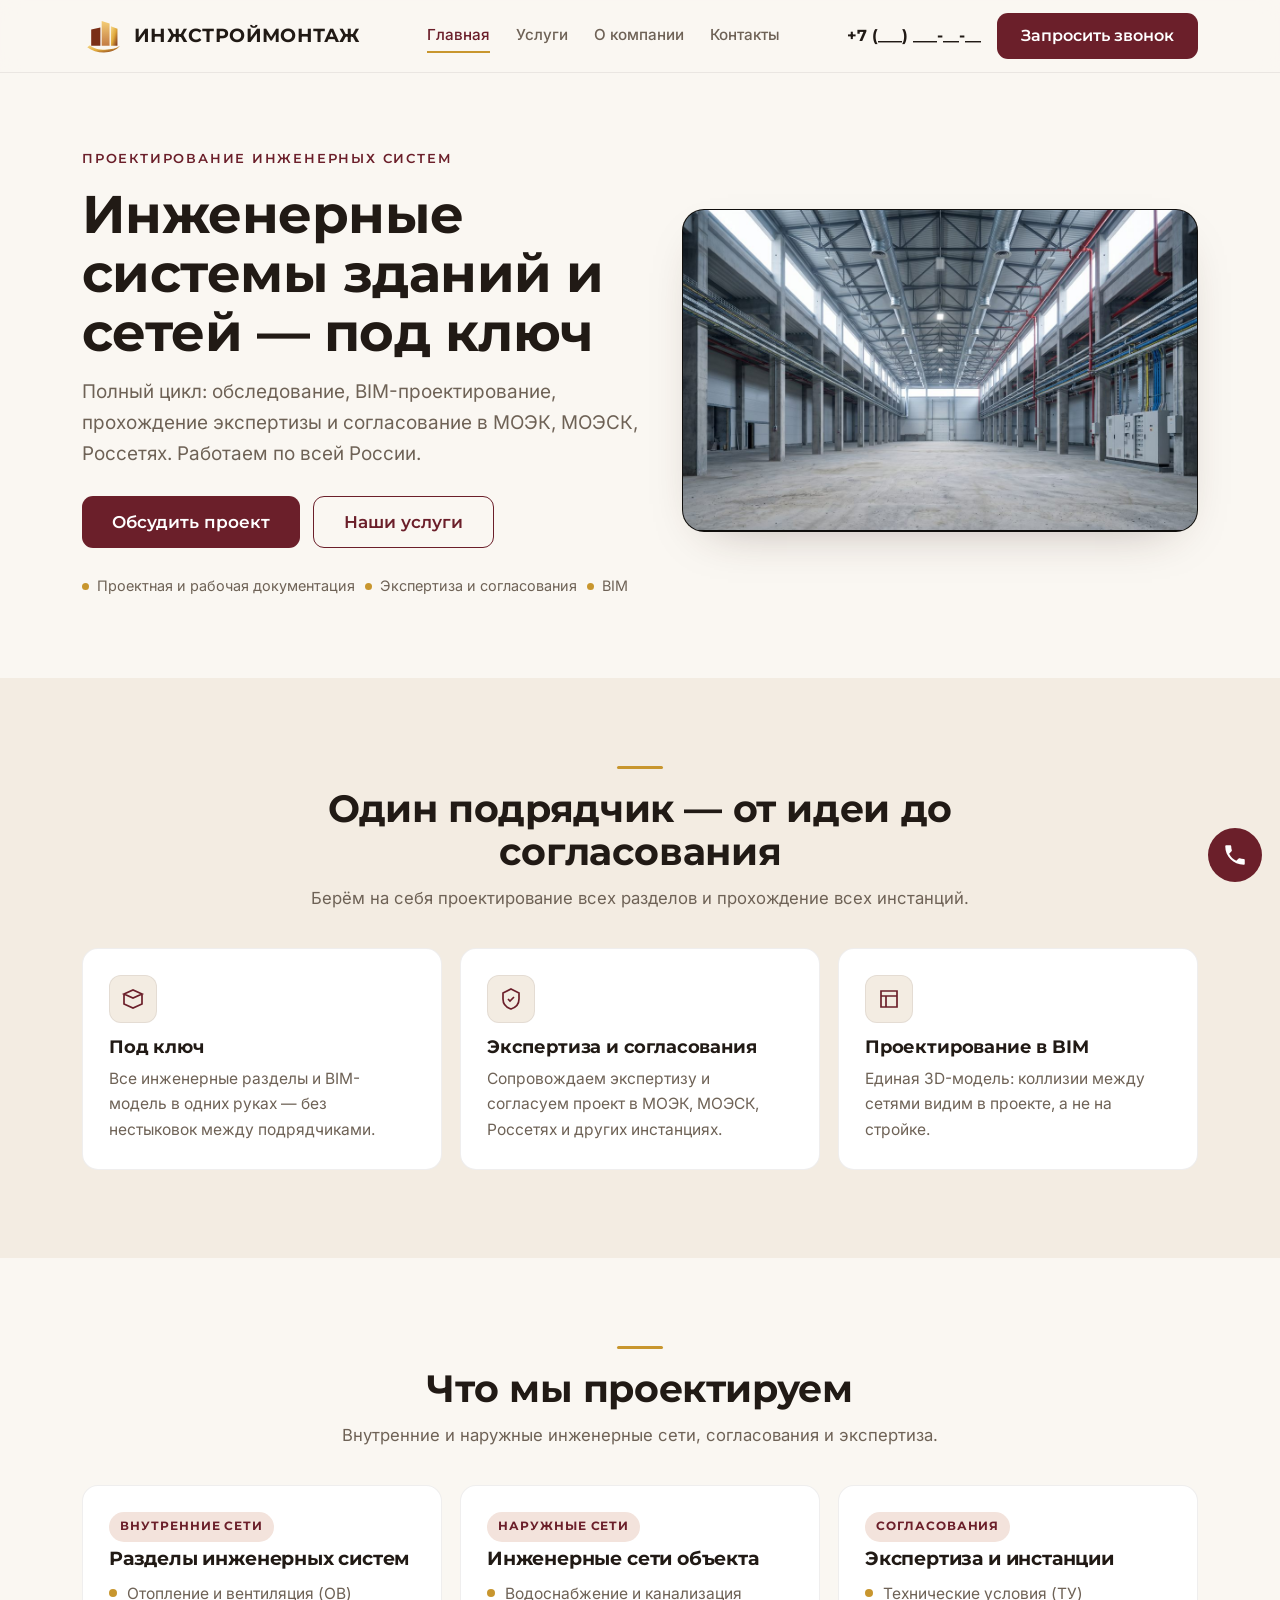
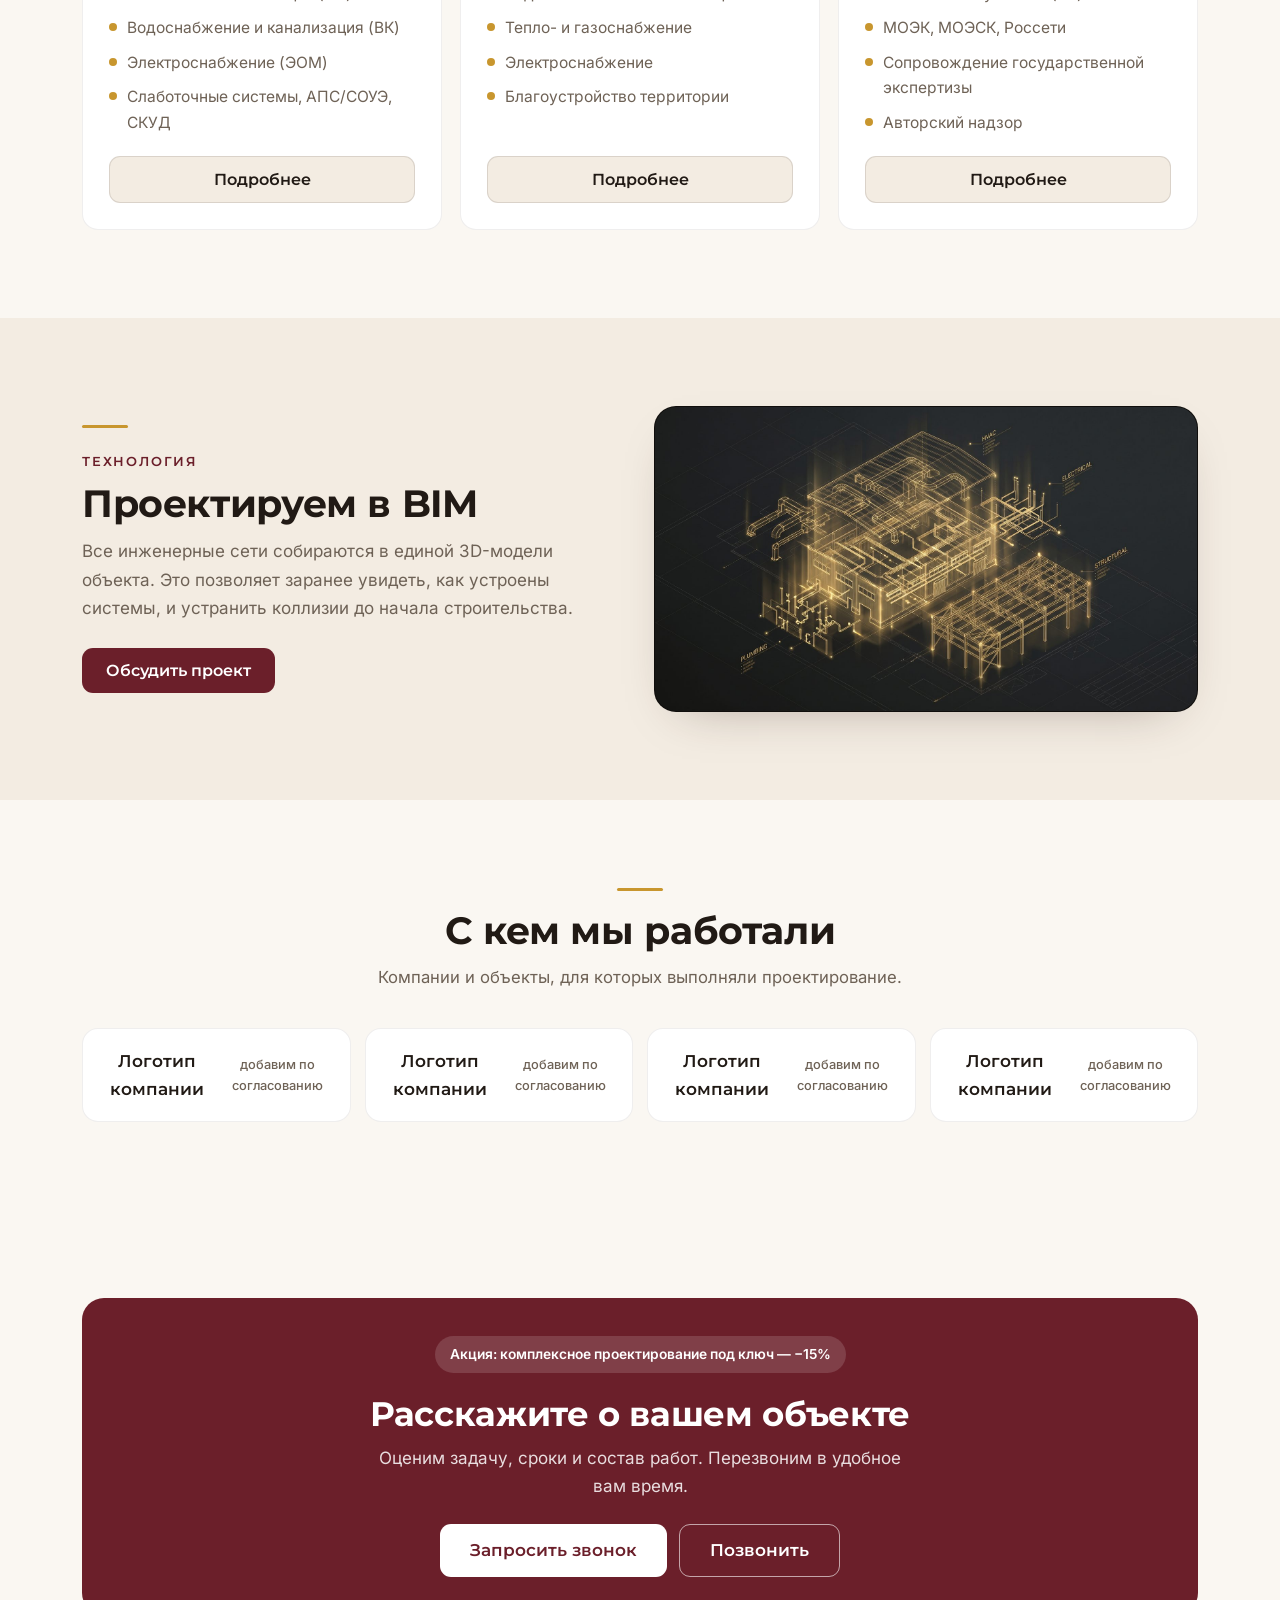
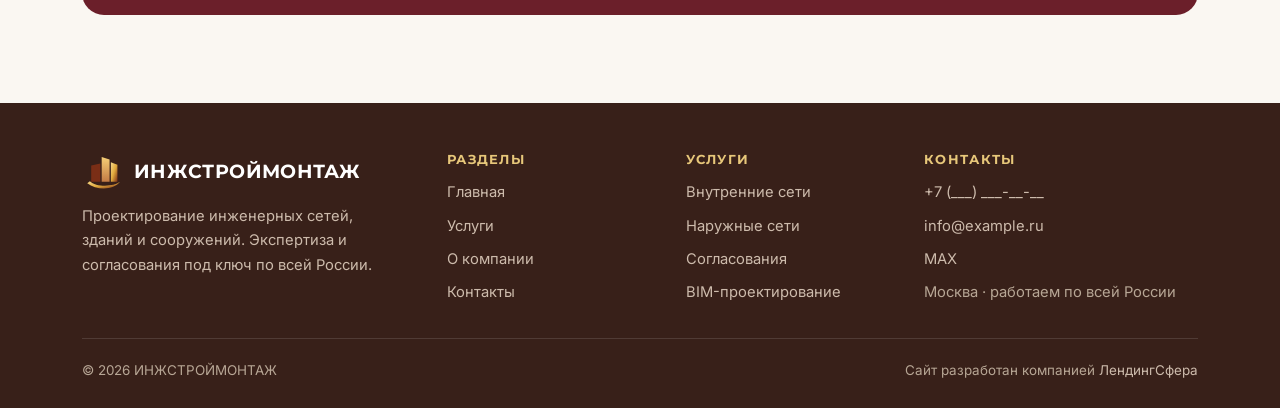
==== index.html @ b52e7246 "Редизайн по ОС клиента: светлая премиум-тема, бордо+золото, без ложных данных - светлая тема вместо " ====
<!DOCTYPE html>
<html lang="ru">
<head>
<meta charset="UTF-8">
<meta name="viewport" content="width=device-width, initial-scale=1">
<title>ИНЖСТРОЙМОНТАЖ — проектирование инженерных систем под ключ</title>
<meta name="description" content="Проектирование инженерных сетей и систем зданий и сооружений под ключ: BIM, прохождение экспертизы, согласование в МОЭК, МОЭСК, Россетях. Работаем по всей России.">
<meta name="theme-color" content="#FAF7F2">
<link rel="icon" href="assets/favicon.svg" type="image/svg+xml">
<meta property="og:type" content="website">
<meta property="og:title" content="ИНЖСТРОЙМОНТАЖ — инженерные системы под ключ">
<meta property="og:description" content="Проектирование, экспертиза и согласование инженерных систем. По всей России.">
<meta property="og:image" content="assets/hero-poster.jpg">
<link rel="preload" href="assets/fonts/montserrat-700-cyrillic.woff2" as="font" type="font/woff2" crossorigin>
<link rel="preload" href="assets/fonts/inter-400-cyrillic.woff2" as="font" type="font/woff2" crossorigin>
<link rel="stylesheet" href="assets/styles.css">
<script type="application/ld+json">
{"@context":"https://schema.org","@type":"Organization","name":"ИНЖСТРОЙМОНТАЖ","description":"Проектирование инженерных сетей и систем зданий и сооружений под ключ, прохождение экспертизы и согласований.","areaServed":"RU"}
</script>
<!-- Yandex.Metrika: вставьте ID счётчика. Цели: click_call, submit_lead, open_max -->
</head>
<body data-page="home">

<!-- HEADER -->
<header class="hdr" id="hdr">
  <div class="container hdr-in">
    <a href="index.html" class="brand" aria-label="ИНЖСТРОЙМОНТАЖ"><img class="brand-mark" src="assets/mark.svg" alt=""><span class="brand-name">ИНЖСТРОЙМОНТАЖ</span></a>
    <nav class="nav">
      <a href="index.html" class="active">Главная</a>
      <a href="uslugi.html">Услуги</a>
      <a href="kontakty.html#about">О компании</a>
      <a href="kontakty.html">Контакты</a>
    </nav>
    <div class="hdr-cta">
      <a class="hdr-phone" href="tel:+70000000000" data-goal="click_call">+7 (___) ___-__-__</a>
      <button class="btn btn-primary hdr-call" data-open="callback">Запросить звонок</button>
      <button class="burger" id="burger" aria-label="Меню"><span></span><span></span><span></span></button>
    </div>
  </div>
</header>
<nav class="mobile-nav" id="mobileNav">
  <a href="index.html">Главная</a>
  <a href="uslugi.html">Услуги</a>
  <a href="kontakty.html#about">О компании</a>
  <a href="kontakty.html">Контакты</a>
  <a href="tel:+70000000000" data-goal="click_call">Позвонить</a>
  <button class="btn btn-primary btn-block" data-open="callback" style="margin-top:18px">Запросить звонок</button>
</nav>

<!-- HERO -->
<section class="hero">
  <div class="container hero-grid">
    <div class="hero-copy">
      <span class="eyebrow reveal">Проектирование инженерных систем</span>
      <h1 class="reveal">Инженерные системы зданий и сетей — под ключ</h1>
      <p class="sub reveal">Полный цикл: обследование, BIM-проектирование, прохождение экспертизы и согласование в МОЭК, МОЭСК, Россетях. Работаем по всей России.</p>
      <div class="hero-cta reveal">
        <button class="btn btn-primary btn-lg" data-open="callback">Обсудить проект</button>
        <a href="uslugi.html" class="btn btn-outline btn-lg">Наши услуги</a>
      </div>
      <div class="hero-tags reveal">
        <span>Проектная и рабочая документация</span>
        <span>Экспертиза и согласования</span>
        <span>BIM</span>
      </div>
    </div>
    <div class="hero-media reveal">
      <video autoplay muted loop playsinline poster="assets/hero-poster.jpg">
        <source src="assets/hero-loop.mp4" type="video/mp4">
      </video>
    </div>
  </div>
</section>

<!-- VALUE -->
<section class="sec tint">
  <div class="container">
    <div class="sec-head center reveal">
      <div class="rule"></div>
      <h2>Один подрядчик — от идеи до согласования</h2>
      <p class="muted">Берём на себя проектирование всех разделов и прохождение всех инстанций.</p>
    </div>
    <div class="cards">
      <div class="card reveal"><div class="ic"><svg viewBox="0 0 24 24"><path d="M3 7l9-4 9 4-9 4-9-4zM3 7v10l9 4 9-4V7"/></svg></div><h3>Под ключ</h3><p>Все инженерные разделы и BIM-модель в одних руках — без нестыковок между подрядчиками.</p></div>
      <div class="card reveal"><div class="ic"><svg viewBox="0 0 24 24"><path d="M12 2l8 4v6c0 5-3.5 8.5-8 10-4.5-1.5-8-5-8-10V6l8-4z"/><path d="M9 12l2 2 4-4"/></svg></div><h3>Экспертиза и согласования</h3><p>Сопровождаем экспертизу и согласуем проект в МОЭК, МОЭСК, Россетях и других инстанциях.</p></div>
      <div class="card reveal"><div class="ic"><svg viewBox="0 0 24 24"><path d="M4 4h16v16H4zM4 9h16M9 9v11"/></svg></div><h3>Проектирование в BIM</h3><p>Единая 3D-модель: коллизии между сетями видим в проекте, а не на стройке.</p></div>
    </div>
  </div>
</section>

<!-- SERVICES TEASER -->
<section class="sec">
  <div class="container">
    <div class="sec-head center reveal">
      <div class="rule"></div>
      <h2>Что мы проектируем</h2>
      <p class="muted">Внутренние и наружные инженерные сети, согласования и экспертиза.</p>
    </div>
    <div class="svc">
      <div class="svc-card reveal">
        <span class="tag">Внутренние сети</span>
        <h3>Разделы инженерных систем</h3>
        <ul class="svc-list"><li>Отопление и вентиляция (ОВ)</li><li>Водоснабжение и канализация (ВК)</li><li>Электроснабжение (ЭОМ)</li><li>Слаботочные системы, АПС/СОУЭ, СКУД</li></ul>
        <a href="uslugi.html" class="btn btn-ghost btn-block">Подробнее</a>
      </div>
      <div class="svc-card reveal">
        <span class="tag">Наружные сети</span>
        <h3>Инженерные сети объекта</h3>
        <ul class="svc-list"><li>Водоснабжение и канализация</li><li>Тепло- и газоснабжение</li><li>Электроснабжение</li><li>Благоустройство территории</li></ul>
        <a href="uslugi.html" class="btn btn-ghost btn-block">Подробнее</a>
      </div>
      <div class="svc-card reveal">
        <span class="tag">Согласования</span>
        <h3>Экспертиза и инстанции</h3>
        <ul class="svc-list"><li>Технические условия (ТУ)</li><li>МОЭК, МОЭСК, Россети</li><li>Сопровождение государственной экспертизы</li><li>Авторский надзор</li></ul>
        <a href="uslugi.html" class="btn btn-ghost btn-block">Подробнее</a>
      </div>
    </div>
  </div>
</section>

<!-- BIM MEDIA -->
<section class="sec tint">
  <div class="container media-block">
    <div class="reveal">
      <div class="rule"></div>
      <span class="eyebrow">Технология</span>
      <h2>Проектируем в BIM</h2>
      <p class="muted" style="margin-top:12px">Все инженерные сети собираются в единой 3D-модели объекта. Это позволяет заранее увидеть, как устроены системы, и устранить коллизии до начала строительства.</p>
      <div class="hero-cta"><button class="btn btn-primary" data-open="callback">Обсудить проект</button></div>
    </div>
    <div class="media-card reveal">
      <video autoplay muted loop playsinline poster="assets/bim-start.jpg">
        <source src="assets/bim-transform.mp4" type="video/mp4">
      </video>
    </div>
  </div>
</section>

<!-- CLIENTS -->
<section class="sec">
  <div class="container">
    <div class="sec-head center reveal">
      <div class="rule"></div>
      <h2>С кем мы работали</h2>
      <p class="muted">Компании и объекты, для которых выполняли проектирование.</p>
    </div>
    <div class="clients">
      <div class="client reveal">Логотип компании<small>добавим по согласованию</small></div>
      <div class="client reveal">Логотип компании<small>добавим по согласованию</small></div>
      <div class="client reveal">Логотип компании<small>добавим по согласованию</small></div>
      <div class="client reveal">Логотип компании<small>добавим по согласованию</small></div>
    </div>
  </div>
</section>

<!-- CTA STRIP -->
<section class="sec">
  <div class="container reveal">
    <div class="cta-strip">
      <span class="deal">Акция: комплексное проектирование под ключ — −15%</span>
      <h2>Расскажите о вашем объекте</h2>
      <p>Оценим задачу, сроки и состав работ. Перезвоним в удобное вам время.</p>
      <div class="cta-actions">
        <button class="btn btn-primary btn-lg" data-open="callback">Запросить звонок</button>
        <a href="tel:+70000000000" class="btn btn-outline btn-lg" data-goal="click_call">Позвонить</a>
      </div>
    </div>
  </div>
</section>

<!-- FOOTER -->
<footer class="ftr">
  <div class="container">
    <div class="ftr-grid">
      <div>
        <div class="brand" style="margin-bottom:13px"><img class="brand-mark" src="assets/mark.svg" alt=""><span class="brand-name">ИНЖСТРОЙМОНТАЖ</span></div>
        <p style="max-width:300px;color:#CDBBAC">Проектирование инженерных сетей, зданий и сооружений. Экспертиза и согласования под ключ по всей России.</p>
      </div>
      <div><h4>Разделы</h4><ul>
        <li><a href="index.html">Главная</a></li>
        <li><a href="uslugi.html">Услуги</a></li>
        <li><a href="kontakty.html#about">О компании</a></li>
        <li><a href="kontakty.html">Контакты</a></li>
      </ul></div>
      <div><h4>Услуги</h4><ul>
        <li><a href="uslugi.html">Внутренние сети</a></li>
        <li><a href="uslugi.html">Наружные сети</a></li>
        <li><a href="uslugi.html">Согласования</a></li>
        <li><a href="uslugi.html">BIM-проектирование</a></li>
      </ul></div>
      <div><h4>Контакты</h4><ul>
        <li><a href="tel:+70000000000" data-goal="click_call">+7 (___) ___-__-__</a></li>
        <li><a href="mailto:info@example.ru">info@example.ru</a></li>
        <li><a href="https://max.ru/" target="_blank" rel="noopener" data-goal="open_max">MAX</a></li>
        <li style="color:#B7A695">Москва · работаем по всей России</li>
      </ul></div>
    </div>
    <div class="ftr-bottom">
      <span>© <span id="year"></span> ИНЖСТРОЙМОНТАЖ</span>
      <span>Сайт разработан компанией <a href="http://lendingsfera.ru" target="_blank" rel="noopener">ЛендингСфера</a></span>
    </div>
  </div>
</footer>

<!-- CALLBACK MODAL -->
<div class="modal-back" id="callbackModal">
  <div class="modal">
    <button class="close" data-close aria-label="Закрыть">×</button>
    <div id="callbackForm">
      <h3>Запросить звонок</h3>
      <p class="muted">Перезвоним в удобное вам время.</p>
      <div class="field-label">Имя</div>
      <input class="field" type="text" id="cbName" placeholder="Ваше имя">
      <div class="field-label">Телефон</div>
      <input class="field" type="tel" id="cbPhone" placeholder="+7 ___ ___-__-__">
      <div class="field-label">Удобная дата</div>
      <input class="field" type="date" id="cbDate">
      <div class="field-label">Удобное время</div>
      <div class="time-grid" id="timeGrid">
        <button type="button" class="time-opt" data-time="9:00–12:00">9:00–12:00</button>
        <button type="button" class="time-opt" data-time="12:00–15:00">12:00–15:00</button>
        <button type="button" class="time-opt" data-time="15:00–18:00">15:00–18:00</button>
        <button type="button" class="time-opt" data-time="18:00–21:00">18:00–21:00</button>
      </div>
      <button class="btn btn-primary btn-lg btn-block" id="cbSubmit" style="margin-top:18px" data-goal="submit_lead">Жду звонка</button>
      <p class="form-note">Нажимая кнопку, вы соглашаетесь с политикой обработки персональных данных.</p>
    </div>
  </div>
</div>

<!-- FLOATING CALL -->
<button class="fab" data-open="callback" aria-label="Запросить звонок">
  <svg viewBox="0 0 24 24"><path d="M6.6 10.8c1.4 2.8 3.8 5.2 6.6 6.6l2.2-2.2c.3-.3.7-.4 1-.2 1.1.4 2.3.6 3.6.6.6 0 1 .4 1 1V20c0 .6-.4 1-1 1-9.4 0-17-7.6-17-17 0-.6.4-1 1-1h3.5c.6 0 1 .4 1 1 0 1.3.2 2.5.6 3.6.1.4 0 .8-.3 1l-2.2 2.2z"/></svg>
</button>

<script src="assets/script.js"></script>
</body>
</html>
---- assets/styles.css ----
@import url('fonts.css');

/* ============ TOKENS (светлая тема, бордо + золото) ============ */
:root{
  --bg:#FAF7F2;            /* тёплый белый фон */
  --surface:#FFFFFF;       /* карточки */
  --surface-2:#F3ECE2;     /* кремовый блок */
  --ink:#211A15;           /* основной текст */
  --muted:#6E6256;         /* второстепенный текст */
  --bordo:#6B1F2A;         /* фирменный бордовый (акцент) */
  --bordo-d:#511620;       /* тёмный бордовый (ховер) */
  --brown:#382019;         /* тёмно-коричневый из брендбука */
  --gold:#C8962E;          /* золото — только мелкие акценты */
  --gold-soft:#E7C77A;     /* мягкое золото для линий */
  --line:rgba(33,26,21,.12);
  --line-2:rgba(33,26,21,.07);
  --shadow:0 18px 50px -28px rgba(56,32,25,.4);
  --shadow-sm:0 8px 24px -16px rgba(56,32,25,.35);
  --r:16px; --r-lg:22px;
  --maxw:1160px;
  --head:'Montserrat',system-ui,Segoe UI,Arial,sans-serif;
  --body:'Inter',system-ui,Segoe UI,Arial,sans-serif;
}

/* ============ BASE ============ */
*{box-sizing:border-box}
html{scroll-behavior:smooth;-webkit-text-size-adjust:100%}
body{margin:0;font-family:var(--body);color:var(--ink);background:var(--bg);
  line-height:1.65;font-size:16px;-webkit-font-smoothing:antialiased;overflow-x:hidden}
img{max-width:100%;display:block}
a{color:inherit;text-decoration:none}
button{font-family:inherit;cursor:pointer;border:0;background:none;color:inherit}
h1,h2,h3,h4{font-family:var(--head);font-weight:700;line-height:1.12;margin:0;letter-spacing:-.01em;color:var(--ink)}
h1{font-weight:700}
p{margin:0}
.container{width:100%;max-width:var(--maxw);margin:0 auto;padding:0 22px}
section{position:relative}
.eyebrow{font-family:var(--head);font-weight:600;font-size:.8rem;letter-spacing:.14em;text-transform:uppercase;color:var(--bordo)}
.muted{color:var(--muted)}
.accent{color:var(--bordo)}

/* тонкая золотая черта-акцент */
.rule{width:46px;height:3px;background:var(--gold);border-radius:2px;margin:0 0 18px}
.center .rule{margin-left:auto;margin-right:auto}

/* ============ BUTTONS ============ */
.btn{display:inline-flex;align-items:center;justify-content:center;gap:.5em;
  font-family:var(--head);font-weight:600;font-size:.98rem;line-height:1;
  padding:15px 24px;border-radius:11px;transition:background .2s,color .2s,border-color .2s,transform .15s;
  text-align:center;white-space:nowrap}
.btn:active{transform:translateY(1px)}
.btn-primary{background:var(--bordo);color:#fff}
.btn-primary:hover{background:var(--bordo-d)}
.btn-outline{background:transparent;color:var(--bordo);border:1.5px solid var(--bordo)}
.btn-outline:hover{background:var(--bordo);color:#fff}
.btn-ghost{background:var(--surface-2);color:var(--ink);border:1px solid var(--line)}
.btn-ghost:hover{border-color:var(--bordo);color:var(--bordo)}
.btn-lg{padding:17px 30px;font-size:1.04rem}
.btn-block{display:flex;width:100%}

/* ============ HEADER ============ */
.hdr{position:sticky;top:0;z-index:60;background:rgba(250,247,242,.9);backdrop-filter:blur(10px);
  border-bottom:1px solid var(--line-2);transition:box-shadow .3s}
.hdr.scrolled{box-shadow:var(--shadow-sm)}
.hdr-in{display:flex;align-items:center;justify-content:space-between;gap:16px;flex-wrap:nowrap;padding-top:13px;padding-bottom:13px}
.brand{display:inline-flex;align-items:center;gap:10px;line-height:1}
.brand-mark{height:38px;width:auto;flex:none}
.brand-name{font-family:var(--head);font-weight:700;font-size:1.16rem;letter-spacing:.02em;color:var(--ink);white-space:nowrap}
@media(max-width:380px){.brand-name{font-size:.98rem}.brand-mark{height:32px}}
.nav{display:none;gap:26px;font-weight:500;font-size:.95rem;flex:none}
.nav a{color:var(--muted);transition:color .2s;white-space:nowrap;padding:4px 0;border-bottom:2px solid transparent}
.nav a:hover,.nav a.active{color:var(--bordo);border-color:var(--gold)}
.hdr-cta{display:flex;align-items:center;gap:16px}
.hdr-phone{display:none;font-family:var(--head);font-weight:700;font-size:1.02rem;color:var(--ink);white-space:nowrap}
.hdr-phone:hover{color:var(--bordo)}
.hdr-call{display:none}
.burger{display:flex;flex-direction:column;gap:5px;padding:8px;z-index:70}
.burger span{width:26px;height:2px;background:var(--ink);transition:.25s;border-radius:2px}
.burger.open span:nth-child(1){transform:translateY(7px) rotate(45deg)}
.burger.open span:nth-child(2){opacity:0}
.burger.open span:nth-child(3){transform:translateY(-7px) rotate(-45deg)}
.mobile-nav{position:fixed;inset:0;z-index:65;background:var(--bg);
  display:flex;flex-direction:column;justify-content:center;gap:6px;padding:32px;
  transform:translateX(100%);transition:transform .35s ease;visibility:hidden}
.mobile-nav.open{transform:translateX(0);visibility:visible}
.mobile-nav a{font-family:var(--head);font-weight:700;font-size:1.4rem;color:var(--ink);padding:13px 0;border-bottom:1px solid var(--line-2)}
.mobile-nav a:hover{color:var(--bordo)}

/* ============ HERO ============ */
.hero{padding:54px 0 64px}
.hero-grid{display:grid;gap:30px;align-items:center}
.hero h1{font-size:clamp(2rem,5.4vw,3.3rem);margin:14px 0}
.hero .sub{font-size:clamp(1.02rem,2.2vw,1.18rem);color:var(--muted);max-width:560px}
.hero-cta{display:flex;flex-wrap:wrap;gap:13px;margin-top:26px}
.hero-tags{display:flex;flex-wrap:wrap;gap:10px;margin-top:26px;font-size:.9rem;color:var(--muted)}
.hero-tags span{display:inline-flex;align-items:center;gap:8px}
.hero-tags span::before{content:"";width:7px;height:7px;border-radius:50%;background:var(--gold)}
.hero-media{position:relative;border-radius:var(--r-lg);overflow:hidden;box-shadow:var(--shadow);
  border:1px solid var(--line);aspect-ratio:16/10;background:#0e0d0b}
.hero-media video{width:100%;height:100%;object-fit:cover;display:block}

/* ============ SECTION SHELL ============ */
.sec{padding:64px 0}
.sec-head{max-width:680px;margin-bottom:36px}
.sec-head.center{margin-inline:auto;text-align:center}
.sec h2{font-size:clamp(1.6rem,4vw,2.4rem);margin:8px 0}
.sec-head p{color:var(--muted);margin-top:12px;font-size:1.04rem}
.sec.tint{background:var(--surface-2)}
.sec.dark{background:var(--brown);color:#F4ECE2}
.sec.dark h2{color:#fff}
.sec.dark .muted{color:#D8C9BC}
.sec.dark .eyebrow{color:var(--gold-soft)}

/* ============ VALUE CARDS ============ */
.cards{display:grid;gap:18px}
.card{padding:26px;border-radius:var(--r);background:var(--surface);border:1px solid var(--line-2);
  transition:transform .2s,box-shadow .2s}
.card:hover{transform:translateY(-3px);box-shadow:var(--shadow-sm)}
.card h3{font-size:1.14rem;margin:14px 0 8px;font-weight:700}
.card p{color:var(--muted);font-size:.97rem}
.ic{width:48px;height:48px;border-radius:12px;display:grid;place-items:center;background:var(--surface-2);border:1px solid var(--line-2)}
.ic svg{width:24px;height:24px;stroke:var(--bordo);fill:none;stroke-width:1.7}

/* ============ SERVICES LIST ============ */
.svc{display:grid;gap:18px}
.svc-card{padding:26px;border-radius:var(--r);background:var(--surface);border:1px solid var(--line-2);display:flex;flex-direction:column}
.svc-card h3{font-size:1.18rem;margin-bottom:12px;font-weight:700}
.svc-list{list-style:none;padding:0;margin:0 0 20px;display:grid;gap:9px;color:var(--muted);font-size:.97rem}
.svc-list li{display:flex;gap:10px;align-items:flex-start}
.svc-list li::before{content:"";flex:none;width:8px;height:8px;margin-top:8px;border-radius:50%;background:var(--gold)}
.svc-card .btn{margin-top:auto}
.tag{display:inline-block;font-family:var(--head);font-size:.74rem;font-weight:700;letter-spacing:.08em;
  text-transform:uppercase;color:var(--bordo);background:#F3E3DC;padding:5px 11px;border-radius:999px;margin-bottom:6px;align-self:flex-start}

/* ============ PROCESS ============ */
.steps{display:grid;gap:14px;counter-reset:s}
.step{display:grid;grid-template-columns:auto 1fr;gap:18px;padding:22px 24px;border-radius:var(--r);
  background:var(--surface);border:1px solid var(--line-2)}
.step .n{counter-increment:s;font-family:var(--head);font-weight:700;font-size:1.05rem;
  width:42px;height:42px;border-radius:11px;display:grid;place-items:center;background:var(--bordo);color:#fff}
.step .n::before{content:counter(s,decimal-leading-zero)}
.step h3{font-size:1.06rem;margin-bottom:5px;font-weight:700}
.step p{color:var(--muted);font-size:.95rem}

/* ============ BIM / MEDIA BLOCK ============ */
.media-block{display:grid;gap:28px;align-items:center}
.media-card{border-radius:var(--r-lg);overflow:hidden;box-shadow:var(--shadow);border:1px solid var(--line);aspect-ratio:16/9;background:#0e0d0b}
.media-card video,.media-card img{width:100%;height:100%;object-fit:cover}

/* ============ CLIENTS ============ */
.clients{display:grid;grid-template-columns:repeat(2,1fr);gap:14px}
.client{display:flex;align-items:center;justify-content:center;gap:10px;min-height:88px;padding:18px;border-radius:var(--r);
  background:var(--surface);border:1px solid var(--line-2);text-align:center;font-family:var(--head);font-weight:600;color:var(--ink)}
.client small{display:block;color:var(--muted);font-weight:500;font-size:.8rem;font-family:var(--body)}

/* ============ FAQ ============ */
.faq{max-width:820px;margin:0 auto;display:grid;gap:12px}
.qa{border-radius:var(--r);background:var(--surface);border:1px solid var(--line-2);overflow:hidden}
.qa summary{list-style:none;cursor:pointer;padding:20px 22px;display:flex;justify-content:space-between;gap:16px;
  font-family:var(--head);font-weight:600;font-size:1.04rem}
.qa summary::-webkit-details-marker{display:none}
.qa summary .pl{flex:none;width:24px;height:24px;transition:transform .25s;color:var(--bordo)}
.qa[open] summary .pl{transform:rotate(45deg)}
.qa .ans{padding:0 22px 20px;color:var(--muted)}

/* ============ CONTACTS ============ */
.contact-grid{display:grid;gap:24px}
.contact-info{display:grid;gap:14px}
.contact-row{display:flex;gap:14px;align-items:flex-start;padding:16px 18px;border-radius:var(--r);background:var(--surface);border:1px solid var(--line-2)}
.contact-row .ic{flex:none;width:42px;height:42px}
.contact-row b{font-family:var(--head);font-size:1.02rem;display:block}
.contact-row span{color:var(--muted);font-size:.92rem}
.contact-row a{color:var(--ink)}
.contact-row a:hover{color:var(--bordo)}
.form{background:var(--surface);border:1px solid var(--line-2);border-radius:var(--r-lg);padding:26px;box-shadow:var(--shadow-sm)}
.form h3{font-size:1.25rem;margin-bottom:6px}
.field{width:100%;max-width:100%;min-width:0;box-sizing:border-box;padding:14px 15px;border-radius:11px;background:var(--bg);
  border:1px solid var(--line);color:var(--ink);font-size:1rem;font-family:var(--body);margin-bottom:11px;-webkit-appearance:none;appearance:none}
.field:focus{outline:none;border-color:var(--bordo)}
input[type="date"].field{min-height:50px}
.form-note{font-size:.78rem;color:var(--muted);margin-top:10px;text-align:center}

/* ============ CTA STRIP ============ */
.cta-strip{background:var(--bordo);color:#fff;border-radius:var(--r-lg);padding:38px 30px;text-align:center}
.cta-strip h2{color:#fff;font-size:clamp(1.5rem,3.6vw,2.1rem)}
.cta-strip p{color:rgba(255,255,255,.85);margin:12px auto 0;max-width:540px}
.cta-strip .btn-primary{background:#fff;color:var(--bordo)}
.cta-strip .btn-primary:hover{background:var(--gold-soft);color:var(--bordo-d)}
.cta-strip .btn-outline{color:#fff;border-color:rgba(255,255,255,.6)}
.cta-strip .btn-outline:hover{background:#fff;color:var(--bordo)}
.cta-actions{display:flex;flex-wrap:wrap;gap:12px;justify-content:center;margin-top:24px}
.deal{display:inline-block;margin-bottom:14px;padding:7px 15px;border-radius:999px;background:rgba(255,255,255,.14);
  font-weight:600;font-size:.86rem;color:#fff}

/* ============ FOOTER ============ */
.ftr{background:var(--brown);color:#E7DACD;padding:50px 0 26px;font-size:.92rem}
.ftr-grid{display:grid;gap:28px;grid-template-columns:1fr}
.ftr .brand-name{color:#fff}
.ftr a{color:#CDBBac;color:#CDBBAC}
.ftr a:hover{color:var(--gold-soft)}
.ftr h4{font-size:.8rem;letter-spacing:.1em;text-transform:uppercase;color:var(--gold-soft);margin-bottom:13px}
.ftr ul{list-style:none;padding:0;margin:0;display:grid;gap:9px}
.ftr-bottom{margin-top:34px;padding-top:20px;border-top:1px solid rgba(255,255,255,.12);color:#B7A695;
  display:flex;flex-wrap:wrap;gap:10px;justify-content:space-between;font-size:.84rem}

/* ============ MODAL ============ */
.modal-back{position:fixed;inset:0;z-index:90;background:rgba(33,26,21,.55);backdrop-filter:blur(3px);
  display:none;align-items:center;justify-content:center;padding:20px}
.modal-back.open{display:flex}
.modal{width:100%;max-width:460px;background:var(--surface);border-radius:var(--r-lg);
  padding:28px;position:relative;box-shadow:var(--shadow);max-height:92vh;overflow:auto;overflow-x:hidden}
.modal h3{font-size:1.3rem;margin-bottom:6px}
.modal .close{position:absolute;top:14px;right:14px;width:36px;height:36px;border-radius:10px;
  background:var(--surface-2);color:var(--ink);font-size:1.2rem;display:grid;place-items:center}
.time-grid{display:grid;grid-template-columns:repeat(2,1fr);gap:10px;margin:4px 0}
.time-opt{padding:12px;border-radius:10px;background:var(--bg);border:1px solid var(--line);color:var(--ink);
  font-weight:600;transition:.2s;text-align:center;font-size:.94rem}
.time-opt:hover{border-color:var(--bordo)}
.time-opt.sel{background:var(--bordo);color:#fff;border-color:var(--bordo)}
.field-label{font-size:.82rem;color:var(--muted);margin:13px 0 6px;font-weight:600}
.ok-msg{text-align:center;padding:18px 0}
.ok-msg .tick{width:60px;height:60px;border-radius:50%;background:var(--bordo);display:grid;place-items:center;margin:0 auto 14px;font-size:1.8rem;color:#fff}

/* ============ FLOATING ============ */
.fab{position:fixed;right:18px;bottom:18px;z-index:55;width:54px;height:54px;border-radius:50%;
  background:var(--bordo);display:grid;place-items:center;box-shadow:var(--shadow);transition:transform .2s}
.fab:hover{transform:scale(1.07);background:var(--bordo-d)}
.fab svg{width:26px;height:26px;fill:#fff}

/* ============ REVEAL ============ */
.reveal{opacity:0;transform:translateY(22px);transition:opacity .6s ease,transform .6s ease}
.reveal.in{opacity:1;transform:none}

/* ============ RESPONSIVE ============ */
@media(min-width:640px){
  .cards,.svc,.clients{grid-template-columns:repeat(2,1fr)}
}
@media(min-width:900px){
  body{font-size:17px}
  .sec{padding:88px 0}
  .hero{padding:70px 0 80px}
  .hero-grid{grid-template-columns:1.05fr .95fr}
  .cards,.svc{grid-template-columns:repeat(3,1fr)}
  .clients{grid-template-columns:repeat(4,1fr)}
  .media-block{grid-template-columns:1fr 1fr}
  .contact-grid{grid-template-columns:.9fr 1.1fr}
  .ftr-grid{grid-template-columns:1.6fr 1fr 1fr 1.3fr}
}
@media(min-width:1000px){
  .nav{display:flex}
  .burger{display:none}
  .hdr-call{display:inline-flex}
  .mobile-nav{display:none}
}
@media(min-width:1160px){
  .hdr-phone{display:block}
}
@media(prefers-reduced-motion:reduce){
  *{animation:none!important;transition:none!important;scroll-behavior:auto!important}
  .reveal{opacity:1;transform:none}
}
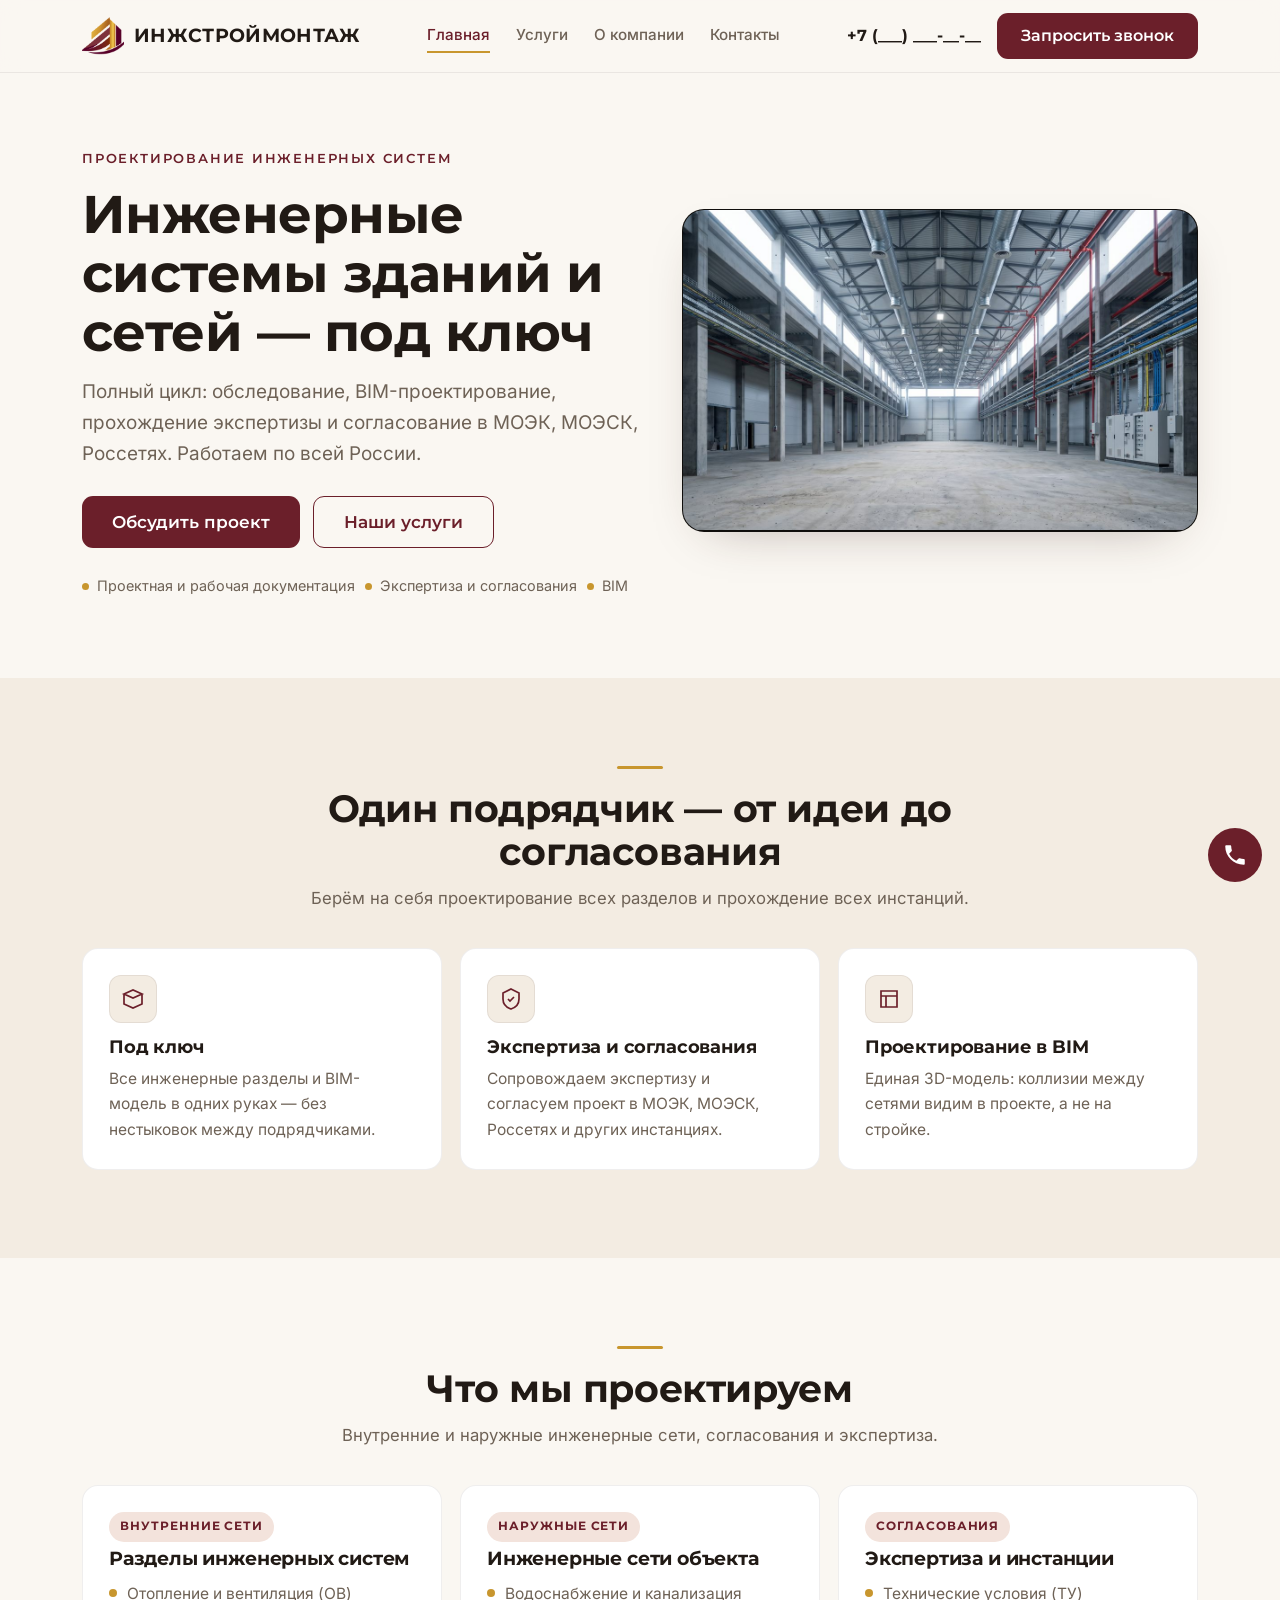
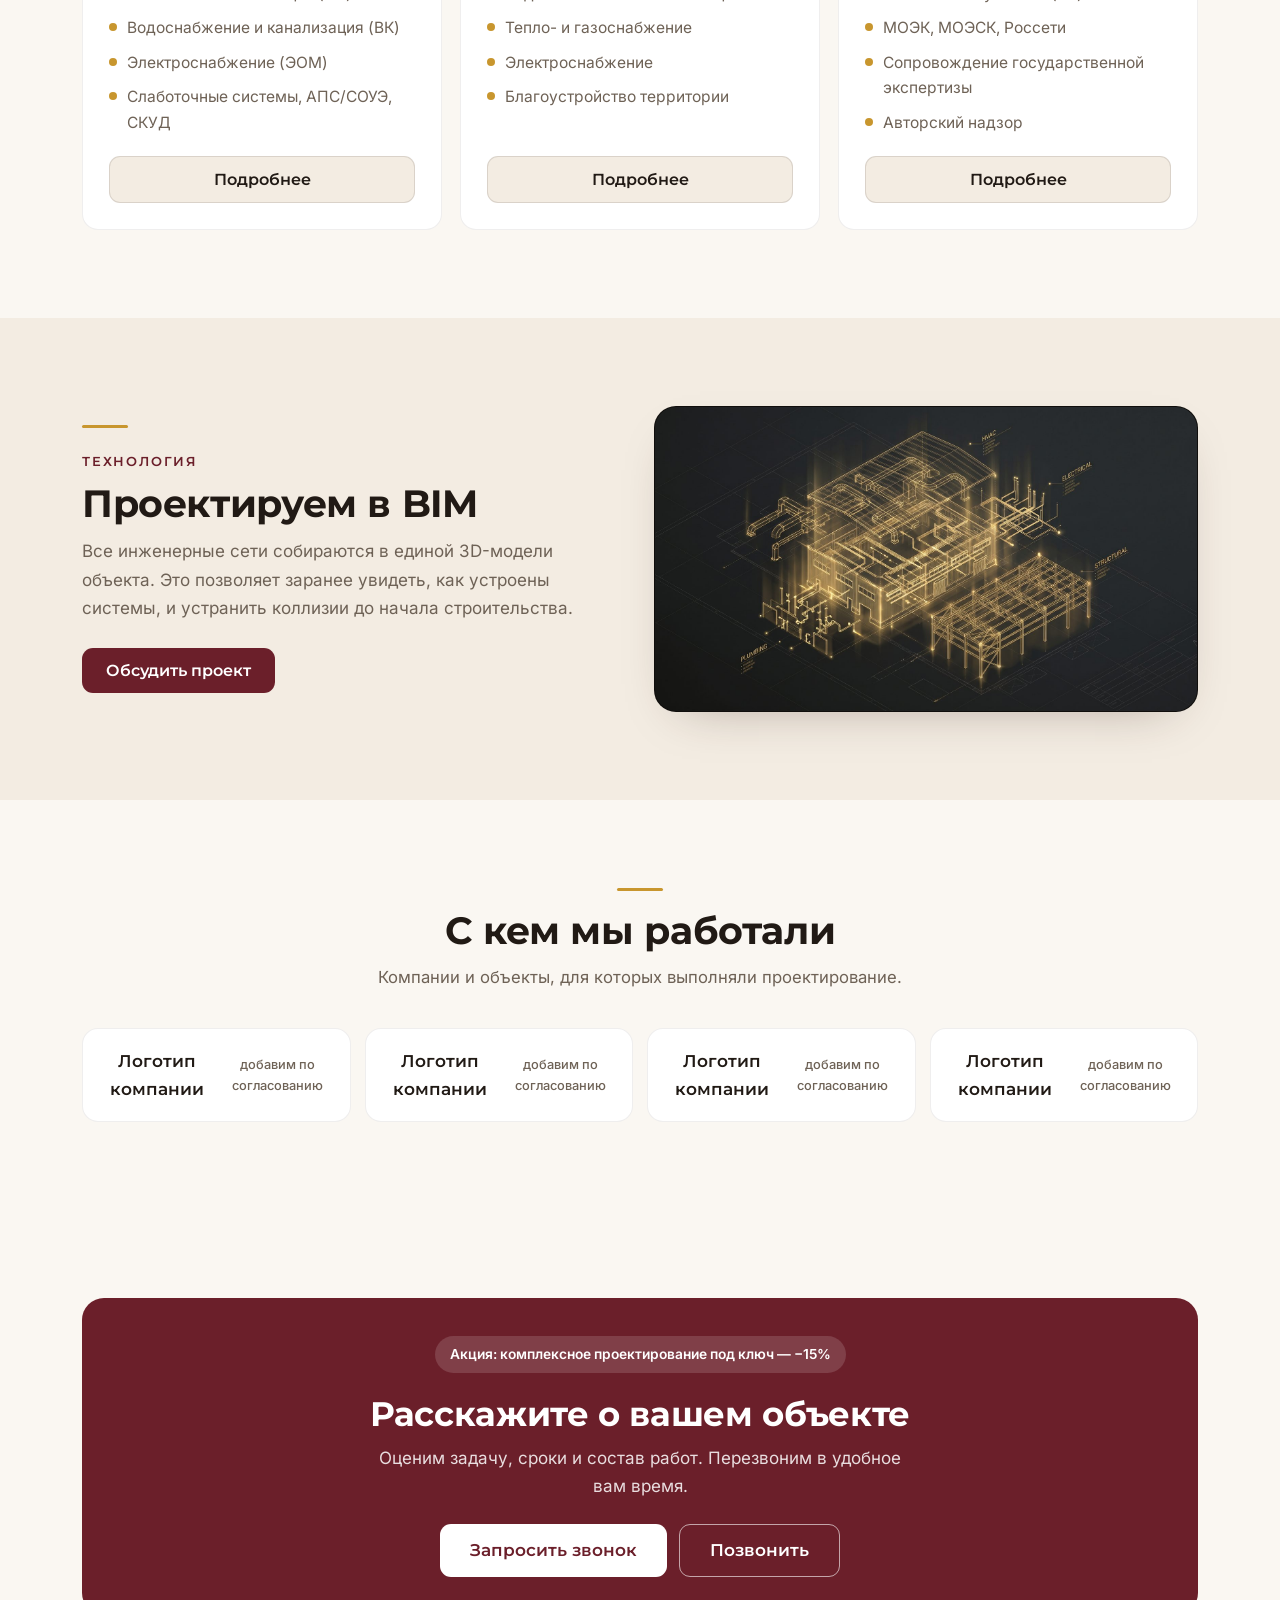
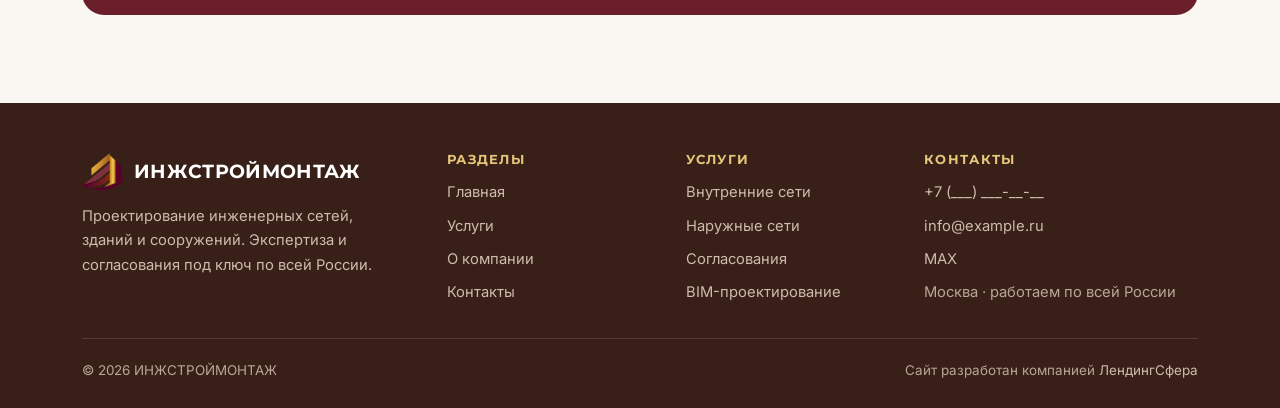
==== commit a295d825: "Логотип: настоящая фирменная марка вместо перерисовки Извлёк оригинальный логотип из брендбука (проз" ====
--- a/index.html
+++ b/index.html
@@ -6,7 +6,7 @@
 <title>ИНЖСТРОЙМОНТАЖ — проектирование инженерных систем под ключ</title>
 <meta name="description" content="Проектирование инженерных сетей и систем зданий и сооружений под ключ: BIM, прохождение экспертизы, согласование в МОЭК, МОЭСК, Россетях. Работаем по всей России.">
 <meta name="theme-color" content="#FAF7F2">
-<link rel="icon" href="assets/favicon.svg" type="image/svg+xml">
+<link rel="icon" href="assets/favicon.png" type="image/png">
 <meta property="og:type" content="website">
 <meta property="og:title" content="ИНЖСТРОЙМОНТАЖ — инженерные системы под ключ">
 <meta property="og:description" content="Проектирование, экспертиза и согласование инженерных систем. По всей России.">
@@ -24,7 +24,7 @@
 <!-- HEADER -->
 <header class="hdr" id="hdr">
   <div class="container hdr-in">
-    <a href="index.html" class="brand" aria-label="ИНЖСТРОЙМОНТАЖ"><img class="brand-mark" src="assets/mark.svg" alt=""><span class="brand-name">ИНЖСТРОЙМОНТАЖ</span></a>
+    <a href="index.html" class="brand" aria-label="ИНЖСТРОЙМОНТАЖ"><img class="brand-mark" src="assets/logo-mark.png" alt="ИНЖСТРОЙМОНТАЖ"><span class="brand-name">ИНЖСТРОЙМОНТАЖ</span></a>
     <nav class="nav">
       <a href="index.html" class="active">Главная</a>
       <a href="uslugi.html">Услуги</a>
@@ -174,7 +174,7 @@
   <div class="container">
     <div class="ftr-grid">
       <div>
-        <div class="brand" style="margin-bottom:13px"><img class="brand-mark" src="assets/mark.svg" alt=""><span class="brand-name">ИНЖСТРОЙМОНТАЖ</span></div>
+        <div class="brand" style="margin-bottom:13px"><img class="brand-mark" src="assets/logo-mark.png" alt="ИНЖСТРОЙМОНТАЖ"><span class="brand-name">ИНЖСТРОЙМОНТАЖ</span></div>
         <p style="max-width:300px;color:#CDBBAC">Проектирование инженерных сетей, зданий и сооружений. Экспертиза и согласования под ключ по всей России.</p>
       </div>
       <div><h4>Разделы</h4><ul>
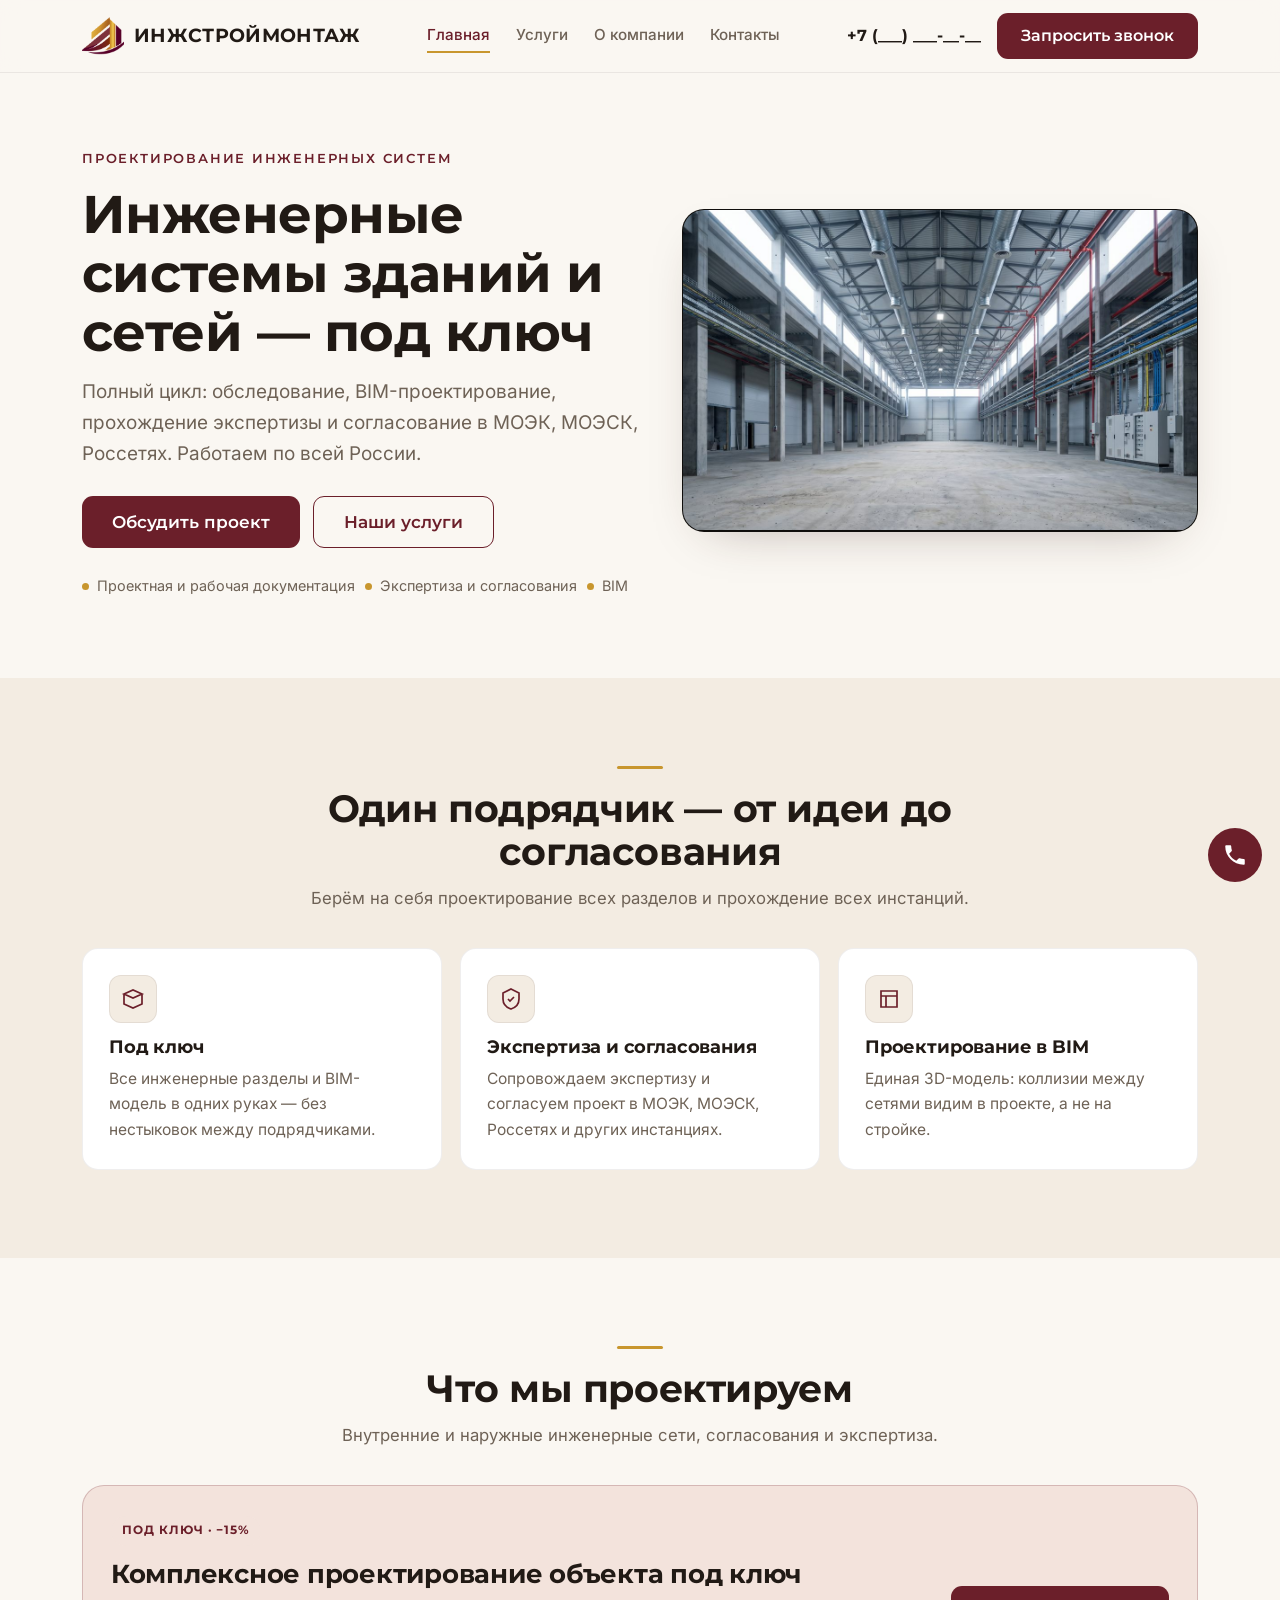
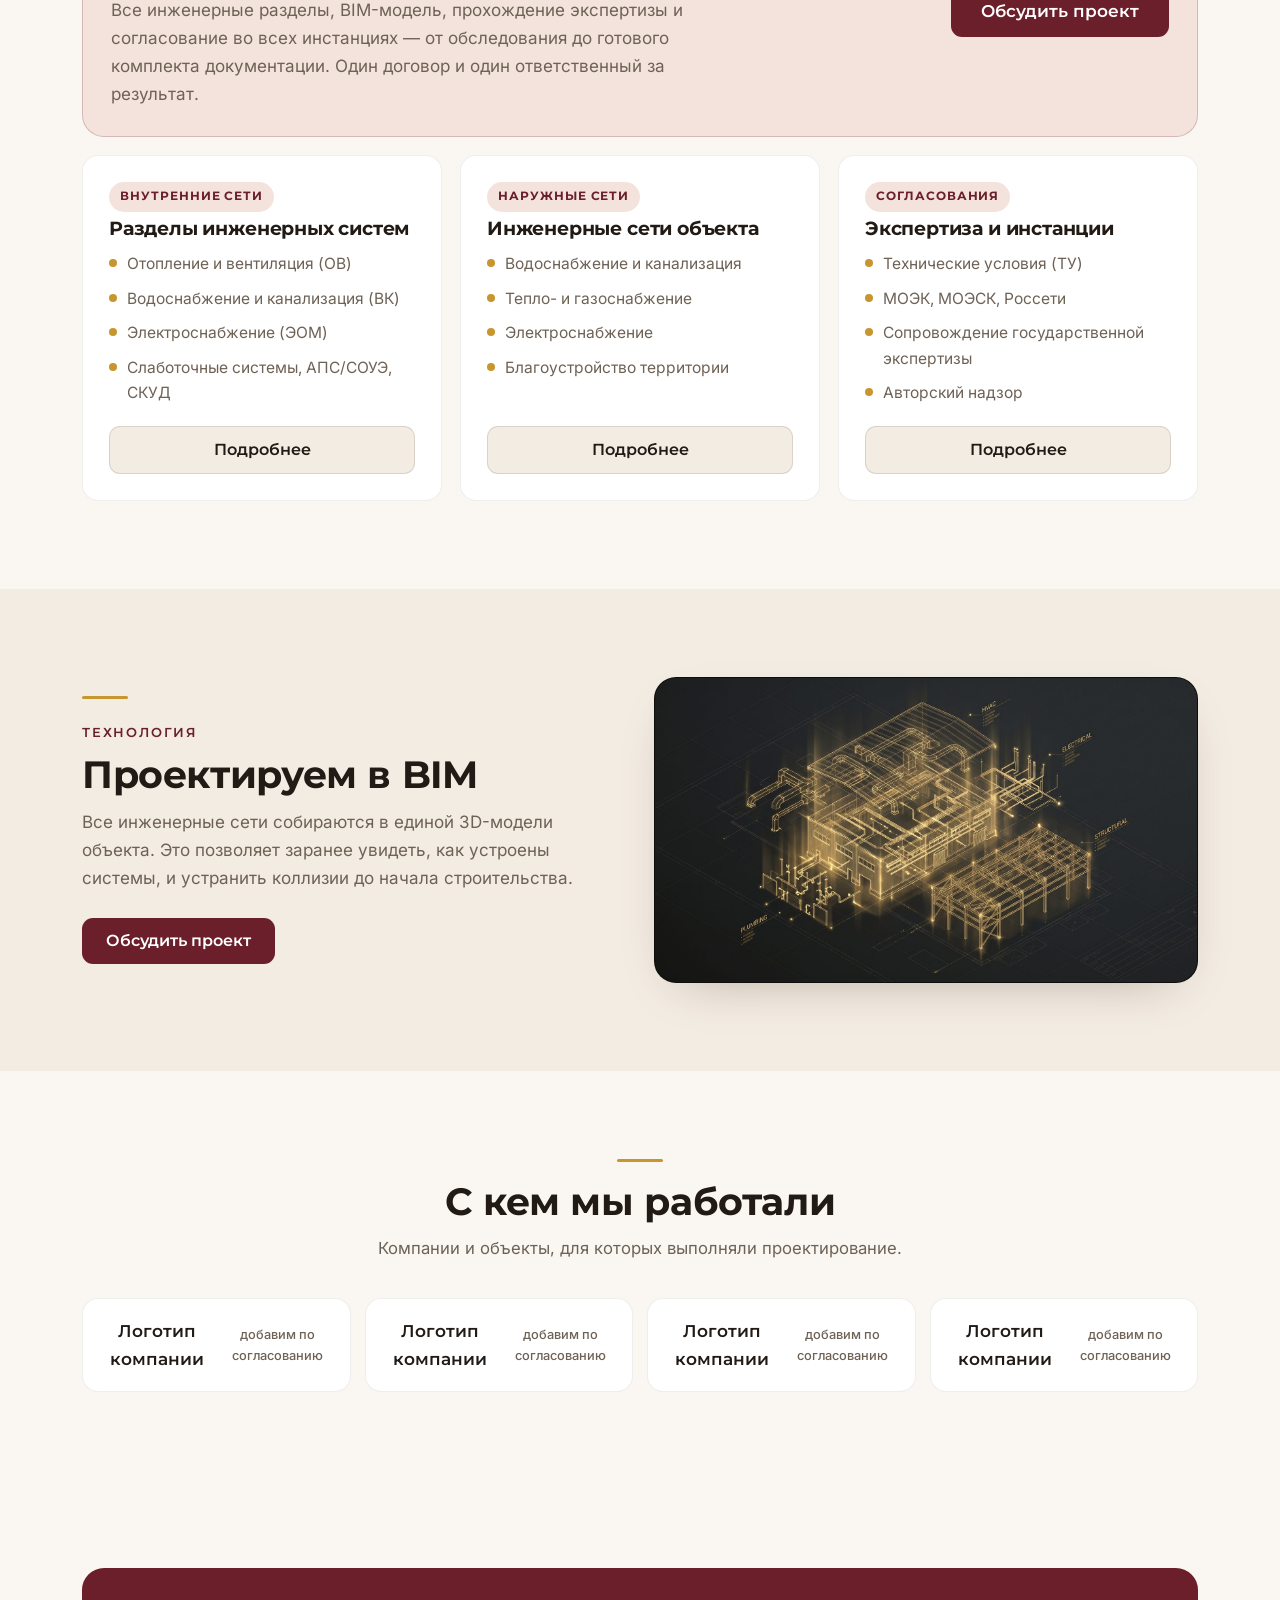
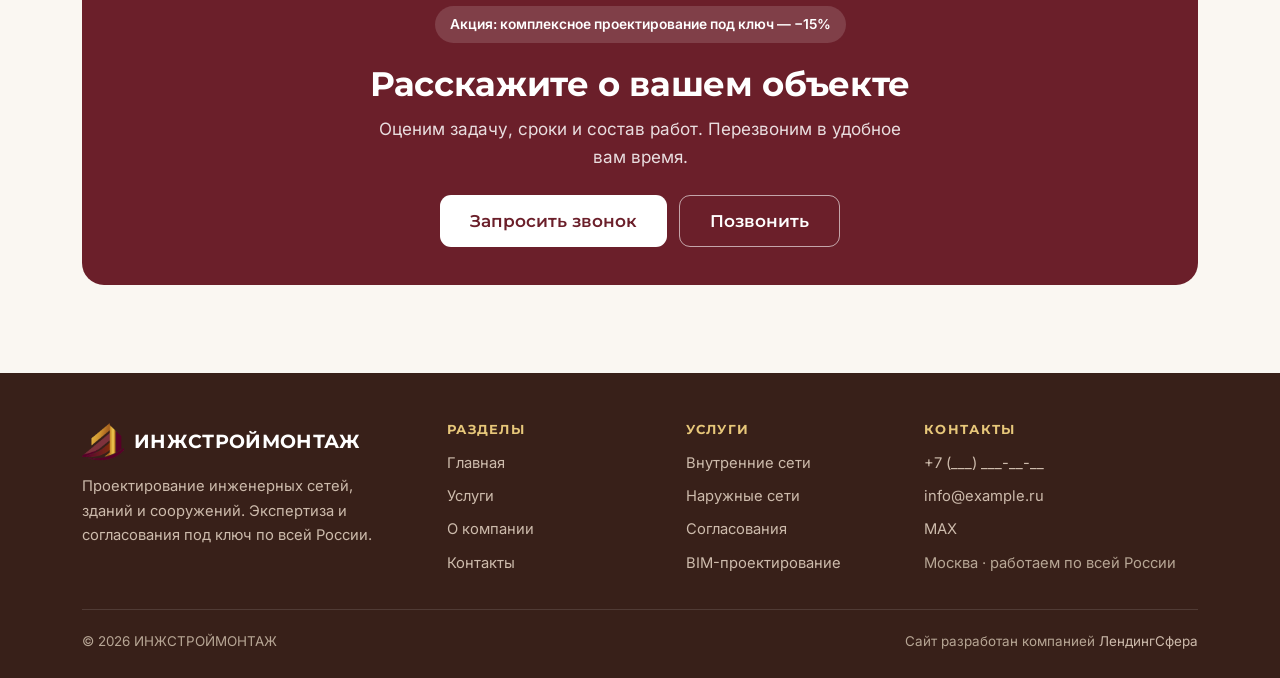
==== commit 67a5f70b: "Услуги: добавлен блок «Комплексное проектирование объекта под ключ» Акцентный блок (−15%) на главной" ====
--- a/index.html
+++ b/index.html
@@ -96,6 +96,14 @@
       <h2>Что мы проектируем</h2>
       <p class="muted">Внутренние и наружные инженерные сети, согласования и экспертиза.</p>
     </div>
+    <div class="svc-featured reveal">
+      <div>
+        <span class="tag">Под ключ · −15%</span>
+        <h3>Комплексное проектирование объекта под ключ</h3>
+        <p>Все инженерные разделы, BIM-модель, прохождение экспертизы и согласование во всех инстанциях — от обследования до готового комплекта документации. Один договор и один ответственный за результат.</p>
+      </div>
+      <button class="btn btn-primary btn-lg" data-open="callback">Обсудить проект</button>
+    </div>
     <div class="svc">
       <div class="svc-card reveal">
         <span class="tag">Внутренние сети</span>
--- a/assets/styles.css
+++ b/assets/styles.css
@@ -123,6 +123,12 @@
 
 /* ============ SERVICES LIST ============ */
 .svc{display:grid;gap:18px}
+.svc-featured{display:grid;gap:18px;align-items:center;padding:28px;border-radius:var(--r-lg);
+  background:#F3E3DC;border:1px solid rgba(107,31,42,.22);margin-bottom:18px}
+.svc-featured h3{font-size:clamp(1.25rem,2.6vw,1.6rem);margin:8px 0}
+.svc-featured p{color:var(--muted);max-width:640px}
+.svc-featured .btn{white-space:nowrap}
+@media(min-width:820px){.svc-featured{grid-template-columns:1fr auto;gap:28px}}
 .svc-card{padding:26px;border-radius:var(--r);background:var(--surface);border:1px solid var(--line-2);display:flex;flex-direction:column}
 .svc-card h3{font-size:1.18rem;margin-bottom:12px;font-weight:700}
 .svc-list{list-style:none;padding:0;margin:0 0 20px;display:grid;gap:9px;color:var(--muted);font-size:.97rem}
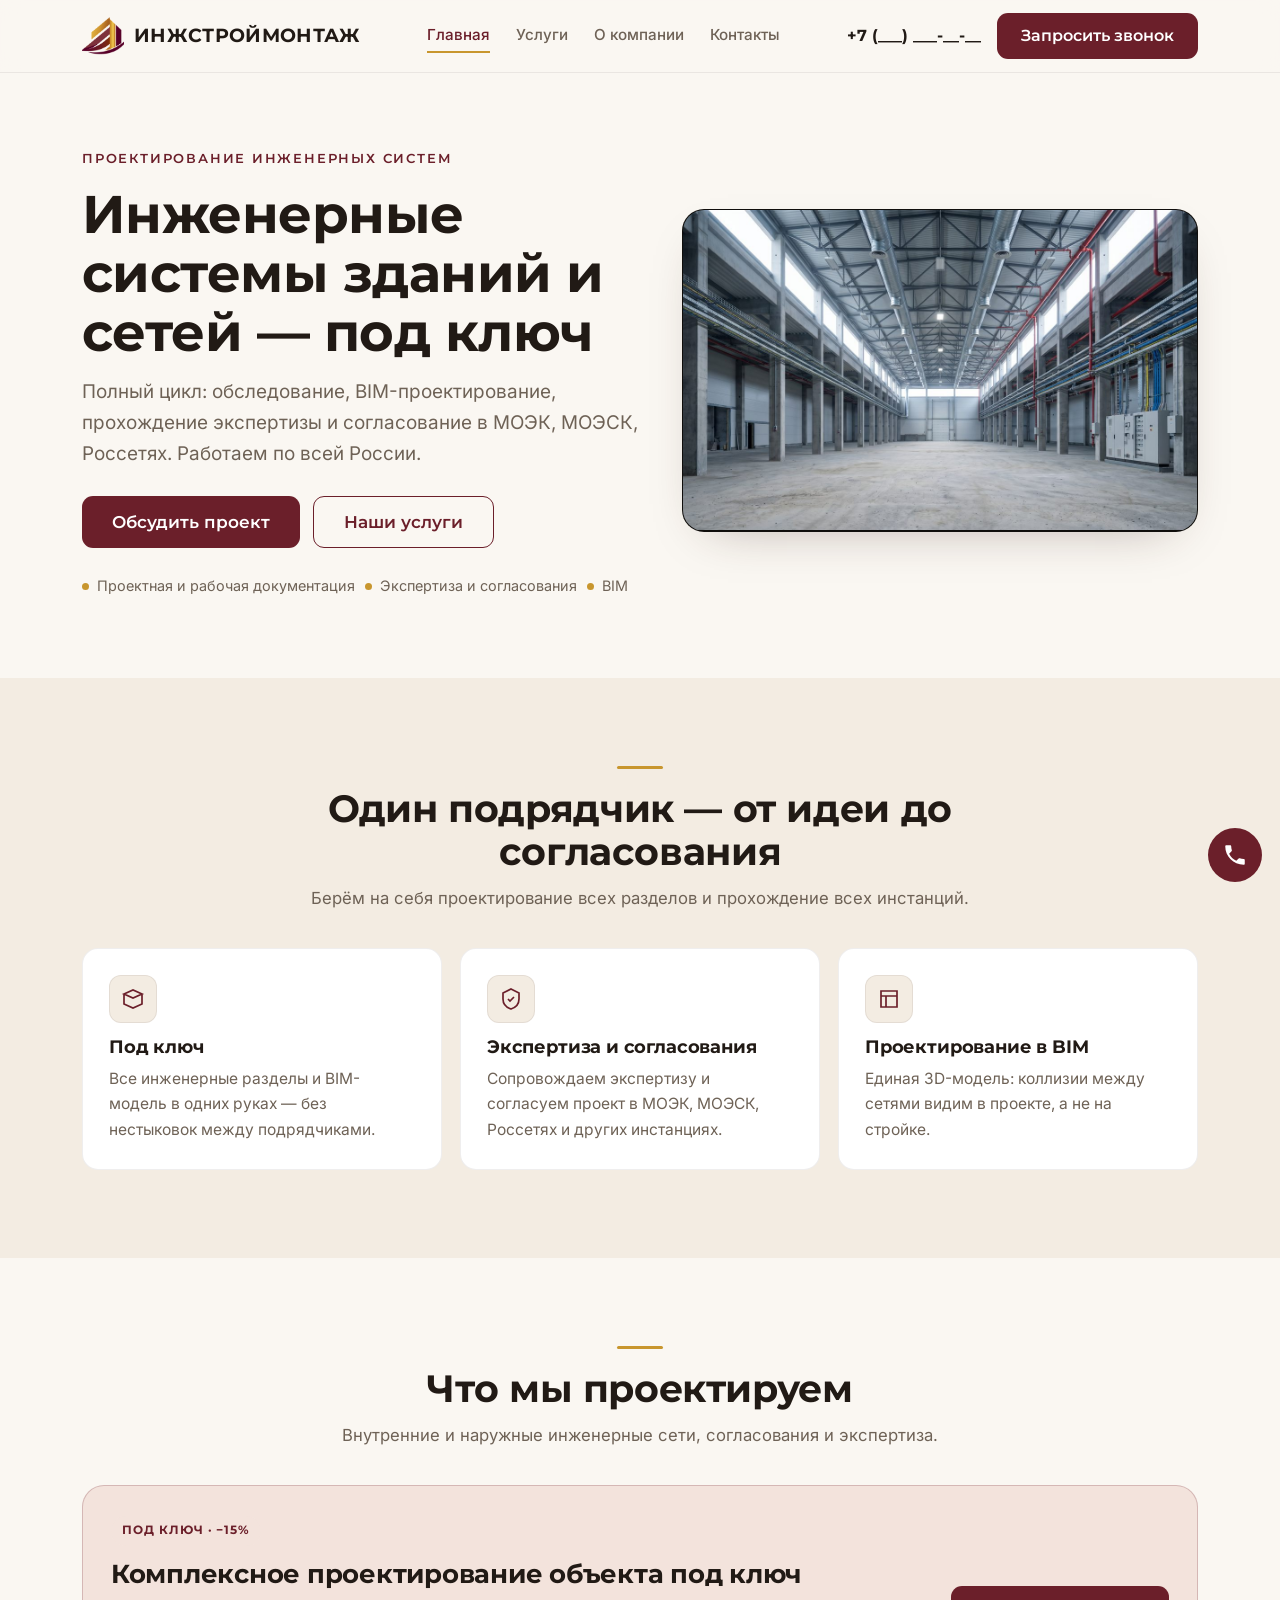
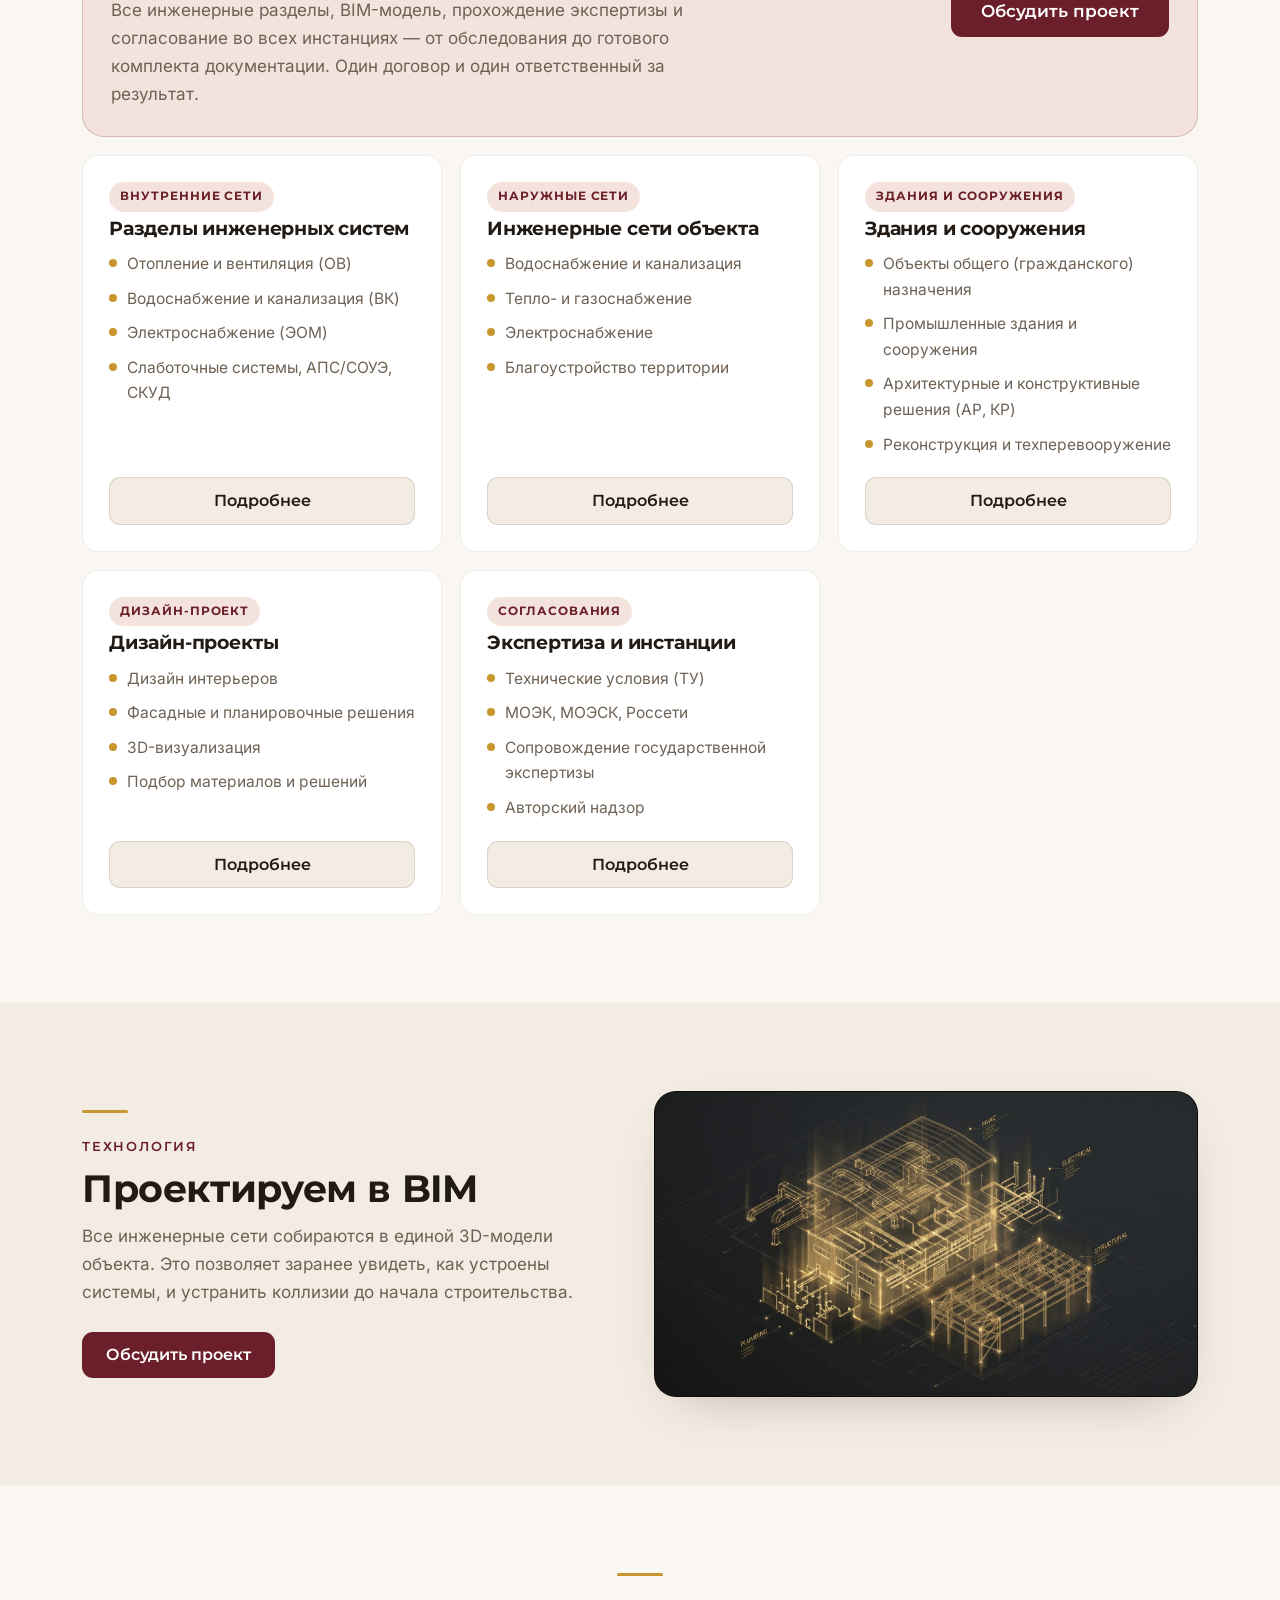
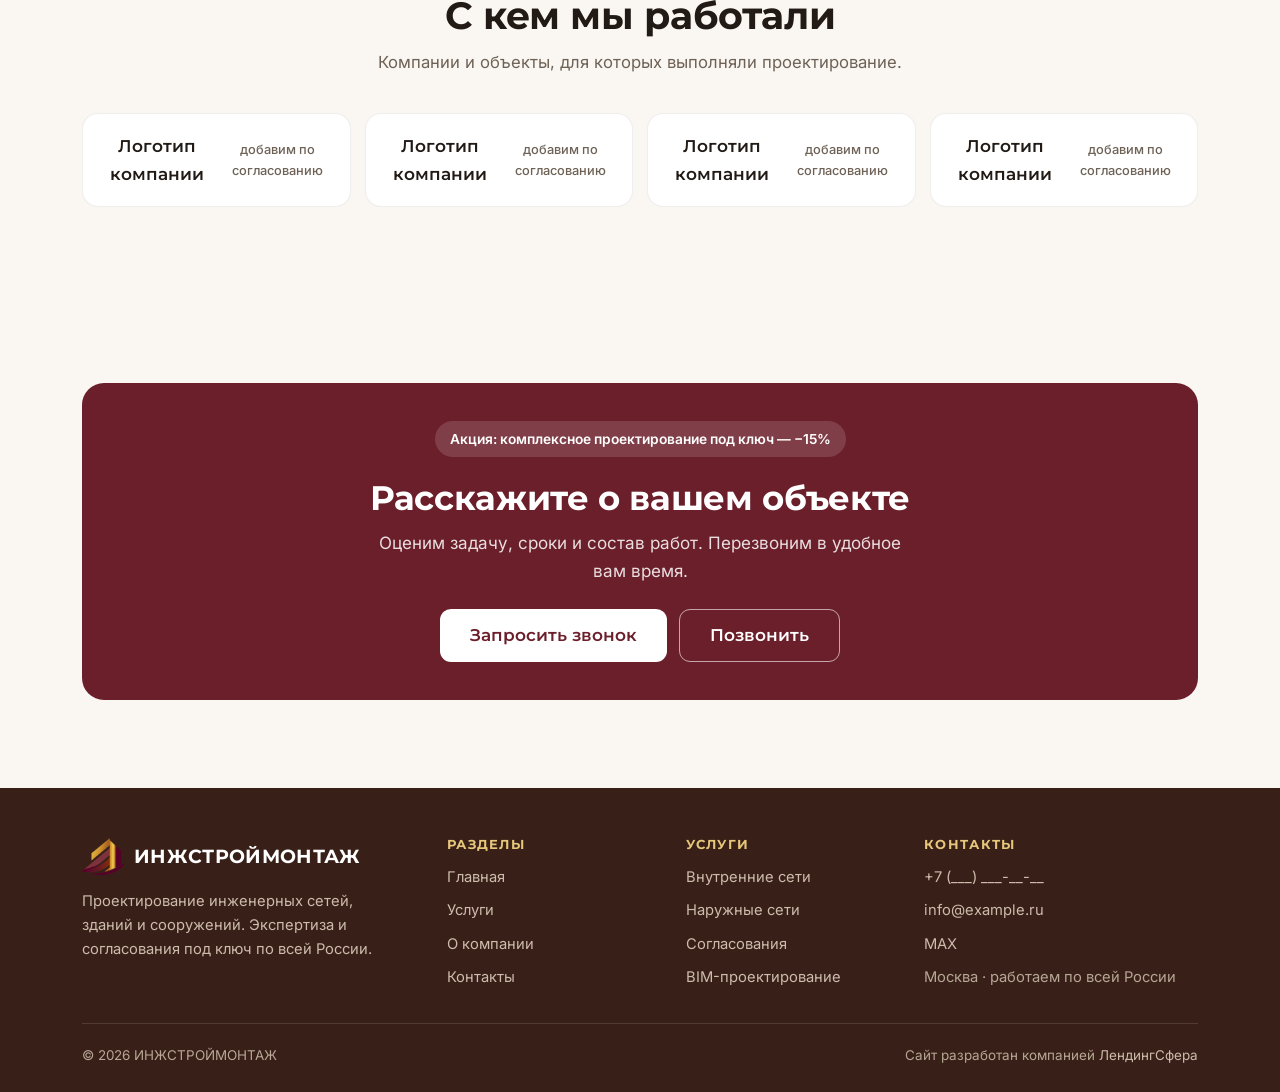
==== commit 6500a106: "Услуги: добавлены проектирование зданий/сооружений и дизайн-проекты Здания и сооружения общего и про" ====
--- a/index.html
+++ b/index.html
@@ -118,6 +118,18 @@
         <a href="uslugi.html" class="btn btn-ghost btn-block">Подробнее</a>
       </div>
       <div class="svc-card reveal">
+        <span class="tag">Здания и сооружения</span>
+        <h3>Здания и сооружения</h3>
+        <ul class="svc-list"><li>Объекты общего (гражданского) назначения</li><li>Промышленные здания и сооружения</li><li>Архитектурные и конструктивные решения (АР, КР)</li><li>Реконструкция и техперевооружение</li></ul>
+        <a href="uslugi.html" class="btn btn-ghost btn-block">Подробнее</a>
+      </div>
+      <div class="svc-card reveal">
+        <span class="tag">Дизайн-проект</span>
+        <h3>Дизайн-проекты</h3>
+        <ul class="svc-list"><li>Дизайн интерьеров</li><li>Фасадные и планировочные решения</li><li>3D-визуализация</li><li>Подбор материалов и решений</li></ul>
+        <a href="uslugi.html" class="btn btn-ghost btn-block">Подробнее</a>
+      </div>
+      <div class="svc-card reveal">
         <span class="tag">Согласования</span>
         <h3>Экспертиза и инстанции</h3>
         <ul class="svc-list"><li>Технические условия (ТУ)</li><li>МОЭК, МОЭСК, Россети</li><li>Сопровождение государственной экспертизы</li><li>Авторский надзор</li></ul>
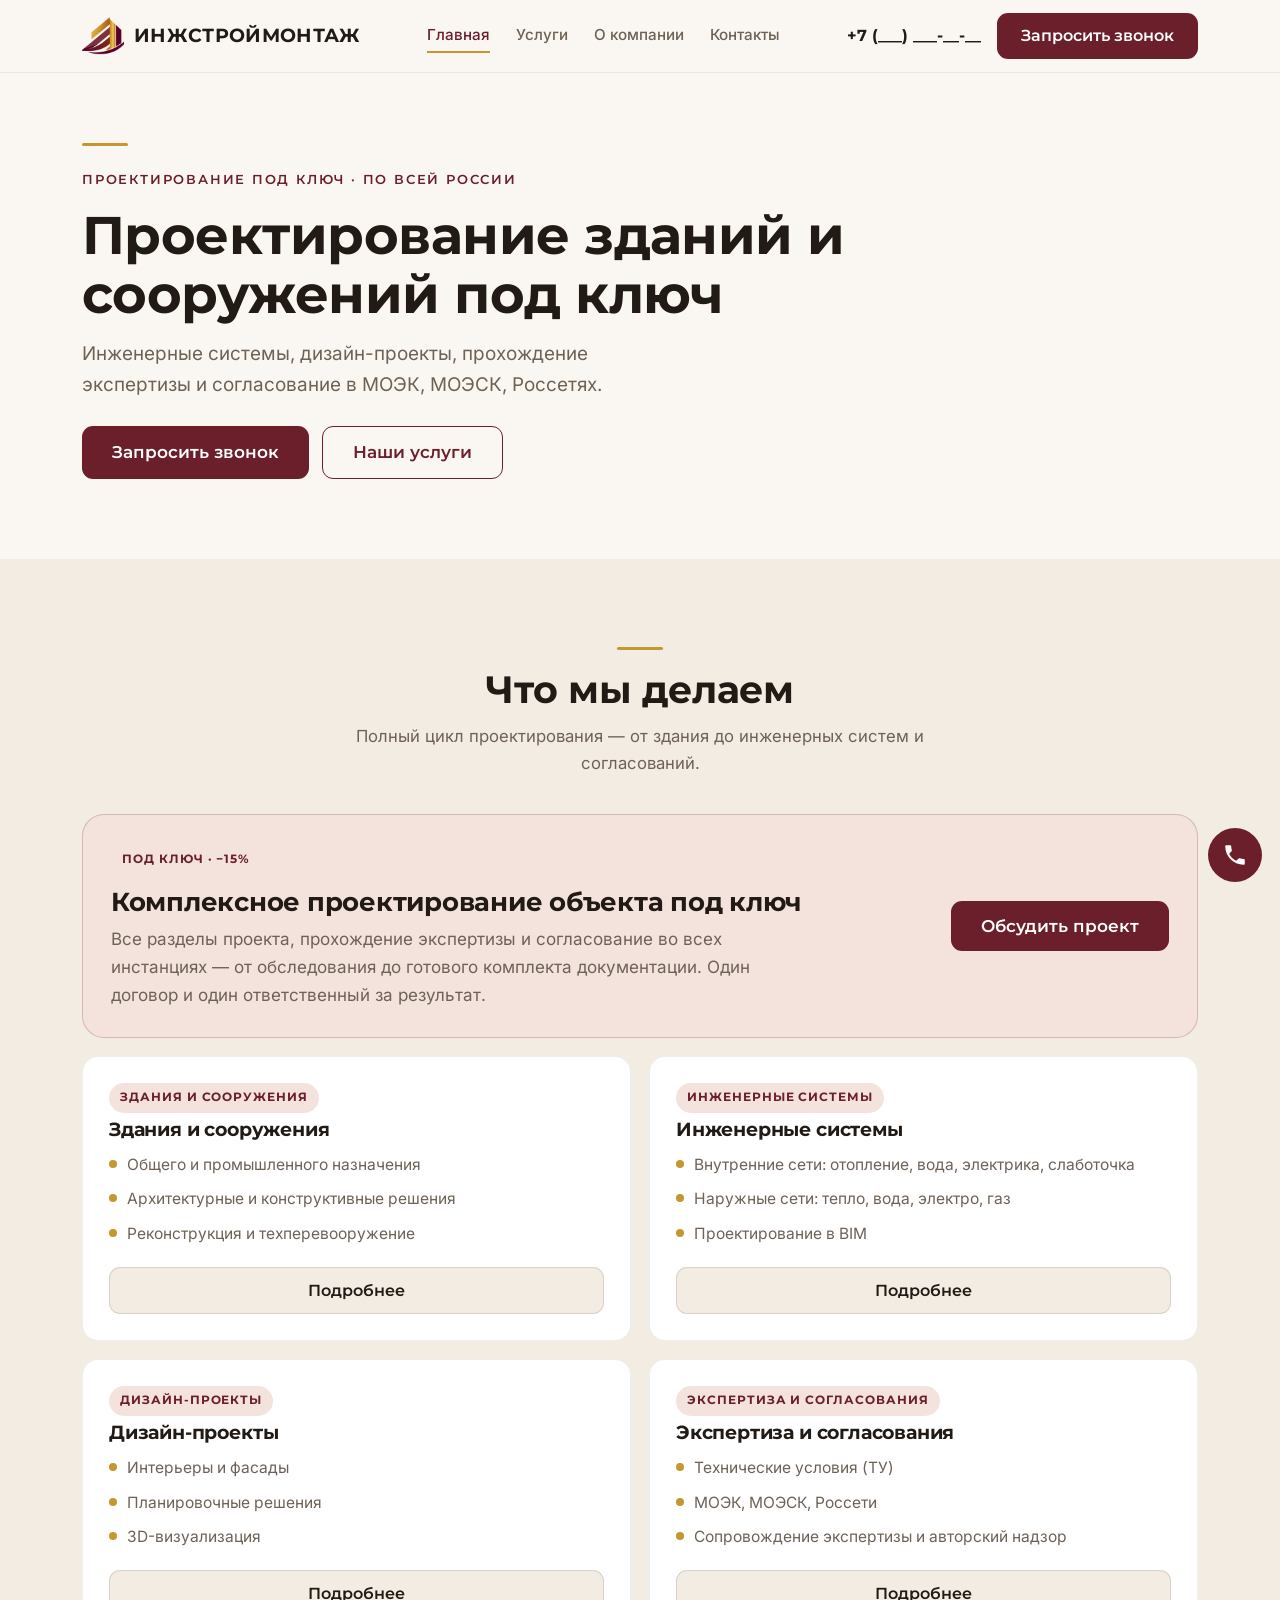
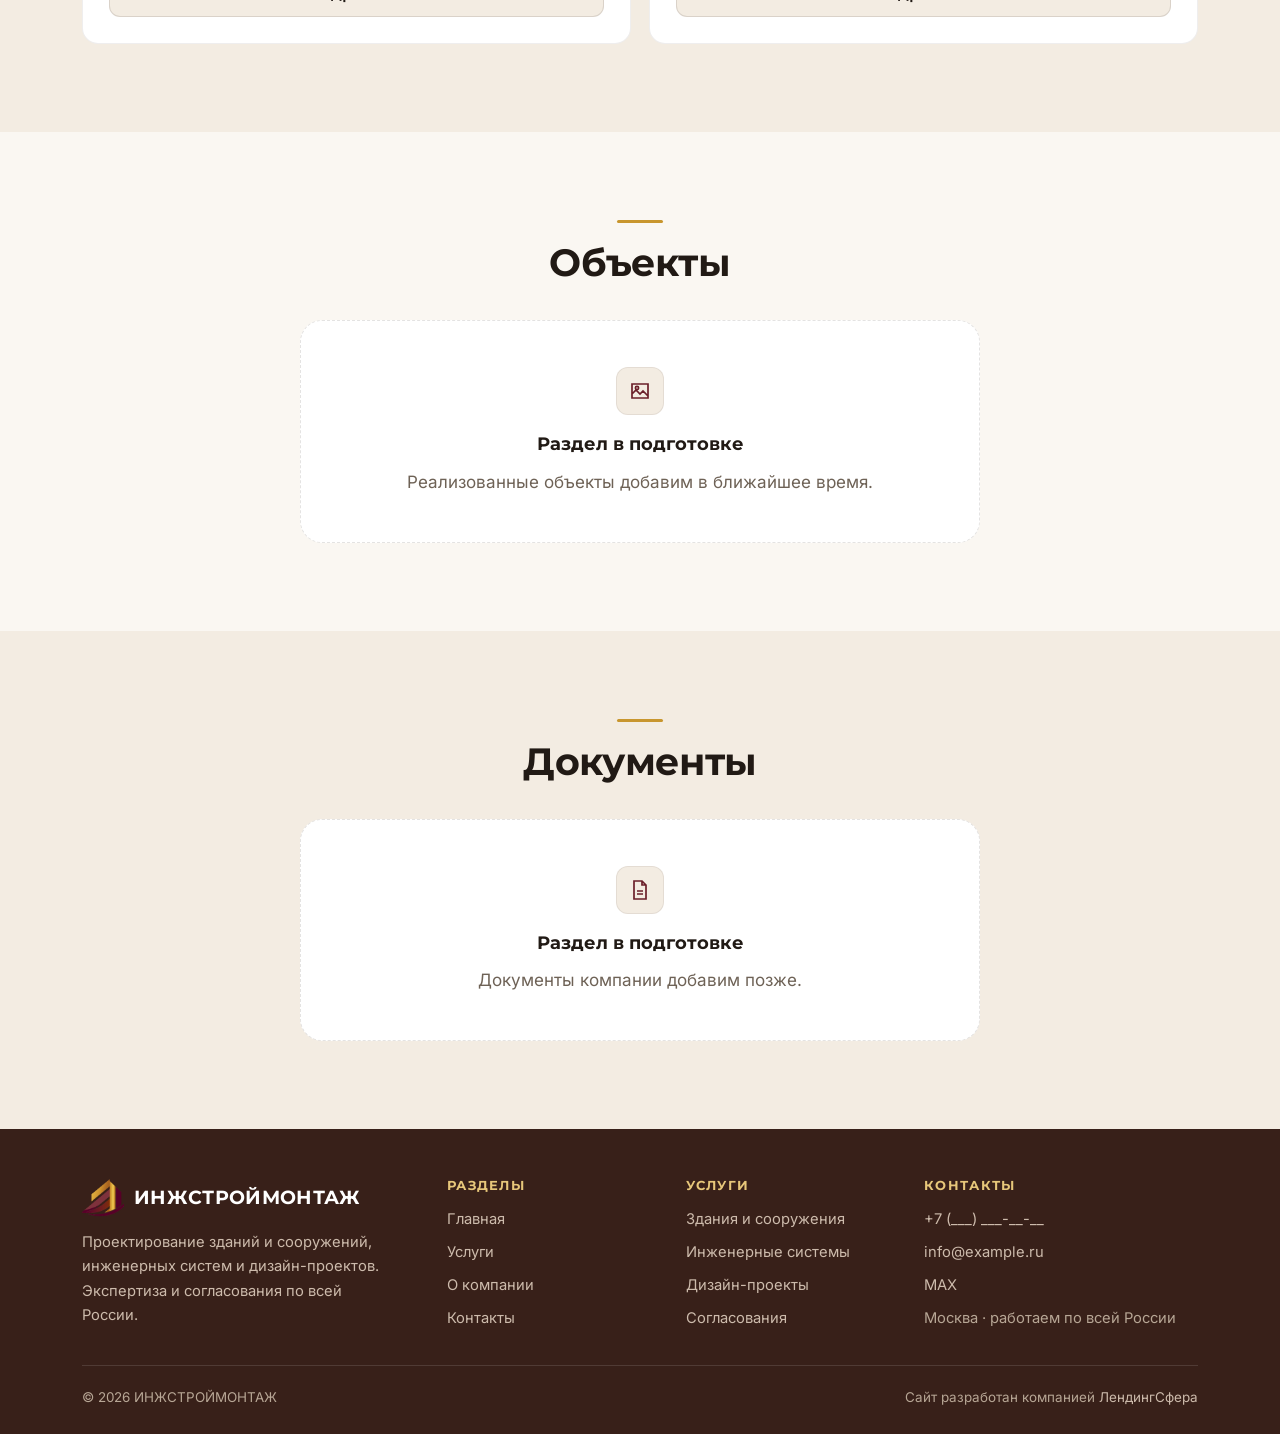
==== commit 1502a078: "Главная: максимальное упрощение под аудиторию 50+ - убрано видео из первого экрана; крупный заголово" ====
--- a/index.html
+++ b/index.html
@@ -3,19 +3,19 @@
 <head>
 <meta charset="UTF-8">
 <meta name="viewport" content="width=device-width, initial-scale=1">
-<title>ИНЖСТРОЙМОНТАЖ — проектирование инженерных систем под ключ</title>
-<meta name="description" content="Проектирование инженерных сетей и систем зданий и сооружений под ключ: BIM, прохождение экспертизы, согласование в МОЭК, МОЭСК, Россетях. Работаем по всей России.">
+<title>Проектирование зданий и сооружений под ключ | ИНЖСТРОЙМОНТАЖ</title>
+<meta name="description" content="Проектирование зданий и сооружений под ключ: инженерные системы, дизайн-проекты, экспертиза и согласование в МОЭК, МОЭСК, Россетях. Работаем по всей России.">
 <meta name="theme-color" content="#FAF7F2">
 <link rel="icon" href="assets/favicon.png" type="image/png">
 <meta property="og:type" content="website">
-<meta property="og:title" content="ИНЖСТРОЙМОНТАЖ — инженерные системы под ключ">
-<meta property="og:description" content="Проектирование, экспертиза и согласование инженерных систем. По всей России.">
+<meta property="og:title" content="ИНЖСТРОЙМОНТАЖ — проектирование зданий и сооружений под ключ">
+<meta property="og:description" content="Здания и сооружения, инженерные системы, дизайн-проекты, экспертиза и согласования. По всей России.">
 <meta property="og:image" content="assets/hero-poster.jpg">
 <link rel="preload" href="assets/fonts/montserrat-700-cyrillic.woff2" as="font" type="font/woff2" crossorigin>
 <link rel="preload" href="assets/fonts/inter-400-cyrillic.woff2" as="font" type="font/woff2" crossorigin>
 <link rel="stylesheet" href="assets/styles.css">
 <script type="application/ld+json">
-{"@context":"https://schema.org","@type":"Organization","name":"ИНЖСТРОЙМОНТАЖ","description":"Проектирование инженерных сетей и систем зданий и сооружений под ключ, прохождение экспертизы и согласований.","areaServed":"RU"}
+{"@context":"https://schema.org","@type":"Organization","name":"ИНЖСТРОЙМОНТАЖ","description":"Проектирование зданий и сооружений под ключ, инженерные системы, дизайн-проекты, прохождение экспертизы и согласований.","areaServed":"RU"}
 </script>
 <!-- Yandex.Metrika: вставьте ID счётчика. Цели: click_call, submit_lead, open_max -->
 </head>
@@ -49,142 +49,91 @@
 
 <!-- HERO -->
 <section class="hero">
-  <div class="container hero-grid">
-    <div class="hero-copy">
-      <span class="eyebrow reveal">Проектирование инженерных систем</span>
-      <h1 class="reveal">Инженерные системы зданий и сетей — под ключ</h1>
-      <p class="sub reveal">Полный цикл: обследование, BIM-проектирование, прохождение экспертизы и согласование в МОЭК, МОЭСК, Россетях. Работаем по всей России.</p>
-      <div class="hero-cta reveal">
-        <button class="btn btn-primary btn-lg" data-open="callback">Обсудить проект</button>
+  <div class="container">
+    <div class="hero-copy reveal" style="max-width:800px">
+      <div class="rule"></div>
+      <span class="eyebrow">Проектирование под ключ · по всей России</span>
+      <h1>Проектирование зданий и сооружений под ключ</h1>
+      <p class="sub">Инженерные системы, дизайн-проекты, прохождение экспертизы и согласование в МОЭК, МОЭСК, Россетях.</p>
+      <div class="hero-cta">
+        <button class="btn btn-primary btn-lg" data-open="callback">Запросить звонок</button>
         <a href="uslugi.html" class="btn btn-outline btn-lg">Наши услуги</a>
       </div>
-      <div class="hero-tags reveal">
-        <span>Проектная и рабочая документация</span>
-        <span>Экспертиза и согласования</span>
-        <span>BIM</span>
-      </div>
-    </div>
-    <div class="hero-media reveal">
-      <video autoplay muted loop playsinline poster="assets/hero-poster.jpg">
-        <source src="assets/hero-loop.mp4" type="video/mp4">
-      </video>
-    </div>
-  </div>
-</section>
-
-<!-- VALUE -->
-<section class="sec tint">
+    </div>
+  </div>
+</section>
+
+<!-- ЧТО МЫ ДЕЛАЕМ -->
+<section class="sec tint" id="chto">
   <div class="container">
     <div class="sec-head center reveal">
       <div class="rule"></div>
-      <h2>Один подрядчик — от идеи до согласования</h2>
-      <p class="muted">Берём на себя проектирование всех разделов и прохождение всех инстанций.</p>
-    </div>
-    <div class="cards">
-      <div class="card reveal"><div class="ic"><svg viewBox="0 0 24 24"><path d="M3 7l9-4 9 4-9 4-9-4zM3 7v10l9 4 9-4V7"/></svg></div><h3>Под ключ</h3><p>Все инженерные разделы и BIM-модель в одних руках — без нестыковок между подрядчиками.</p></div>
-      <div class="card reveal"><div class="ic"><svg viewBox="0 0 24 24"><path d="M12 2l8 4v6c0 5-3.5 8.5-8 10-4.5-1.5-8-5-8-10V6l8-4z"/><path d="M9 12l2 2 4-4"/></svg></div><h3>Экспертиза и согласования</h3><p>Сопровождаем экспертизу и согласуем проект в МОЭК, МОЭСК, Россетях и других инстанциях.</p></div>
-      <div class="card reveal"><div class="ic"><svg viewBox="0 0 24 24"><path d="M4 4h16v16H4zM4 9h16M9 9v11"/></svg></div><h3>Проектирование в BIM</h3><p>Единая 3D-модель: коллизии между сетями видим в проекте, а не на стройке.</p></div>
-    </div>
-  </div>
-</section>
-
-<!-- SERVICES TEASER -->
-<section class="sec">
-  <div class="container">
-    <div class="sec-head center reveal">
-      <div class="rule"></div>
-      <h2>Что мы проектируем</h2>
-      <p class="muted">Внутренние и наружные инженерные сети, согласования и экспертиза.</p>
+      <h2>Что мы делаем</h2>
+      <p class="muted">Полный цикл проектирования — от здания до инженерных систем и согласований.</p>
     </div>
     <div class="svc-featured reveal">
       <div>
         <span class="tag">Под ключ · −15%</span>
         <h3>Комплексное проектирование объекта под ключ</h3>
-        <p>Все инженерные разделы, BIM-модель, прохождение экспертизы и согласование во всех инстанциях — от обследования до готового комплекта документации. Один договор и один ответственный за результат.</p>
+        <p>Все разделы проекта, прохождение экспертизы и согласование во всех инстанциях — от обследования до готового комплекта документации. Один договор и один ответственный за результат.</p>
       </div>
       <button class="btn btn-primary btn-lg" data-open="callback">Обсудить проект</button>
     </div>
-    <div class="svc">
-      <div class="svc-card reveal">
-        <span class="tag">Внутренние сети</span>
-        <h3>Разделы инженерных систем</h3>
-        <ul class="svc-list"><li>Отопление и вентиляция (ОВ)</li><li>Водоснабжение и канализация (ВК)</li><li>Электроснабжение (ЭОМ)</li><li>Слаботочные системы, АПС/СОУЭ, СКУД</li></ul>
-        <a href="uslugi.html" class="btn btn-ghost btn-block">Подробнее</a>
-      </div>
-      <div class="svc-card reveal">
-        <span class="tag">Наружные сети</span>
-        <h3>Инженерные сети объекта</h3>
-        <ul class="svc-list"><li>Водоснабжение и канализация</li><li>Тепло- и газоснабжение</li><li>Электроснабжение</li><li>Благоустройство территории</li></ul>
-        <a href="uslugi.html" class="btn btn-ghost btn-block">Подробнее</a>
-      </div>
+    <div class="svc two">
       <div class="svc-card reveal">
         <span class="tag">Здания и сооружения</span>
         <h3>Здания и сооружения</h3>
-        <ul class="svc-list"><li>Объекты общего (гражданского) назначения</li><li>Промышленные здания и сооружения</li><li>Архитектурные и конструктивные решения (АР, КР)</li><li>Реконструкция и техперевооружение</li></ul>
-        <a href="uslugi.html" class="btn btn-ghost btn-block">Подробнее</a>
-      </div>
-      <div class="svc-card reveal">
-        <span class="tag">Дизайн-проект</span>
+        <ul class="svc-list"><li>Общего и промышленного назначения</li><li>Архитектурные и конструктивные решения</li><li>Реконструкция и техперевооружение</li></ul>
+        <a href="uslugi.html" class="btn btn-ghost btn-block">Подробнее</a>
+      </div>
+      <div class="svc-card reveal">
+        <span class="tag">Инженерные системы</span>
+        <h3>Инженерные системы</h3>
+        <ul class="svc-list"><li>Внутренние сети: отопление, вода, электрика, слаботочка</li><li>Наружные сети: тепло, вода, электро, газ</li><li>Проектирование в BIM</li></ul>
+        <a href="uslugi.html" class="btn btn-ghost btn-block">Подробнее</a>
+      </div>
+      <div class="svc-card reveal">
+        <span class="tag">Дизайн-проекты</span>
         <h3>Дизайн-проекты</h3>
-        <ul class="svc-list"><li>Дизайн интерьеров</li><li>Фасадные и планировочные решения</li><li>3D-визуализация</li><li>Подбор материалов и решений</li></ul>
-        <a href="uslugi.html" class="btn btn-ghost btn-block">Подробнее</a>
-      </div>
-      <div class="svc-card reveal">
-        <span class="tag">Согласования</span>
-        <h3>Экспертиза и инстанции</h3>
-        <ul class="svc-list"><li>Технические условия (ТУ)</li><li>МОЭК, МОЭСК, Россети</li><li>Сопровождение государственной экспертизы</li><li>Авторский надзор</li></ul>
-        <a href="uslugi.html" class="btn btn-ghost btn-block">Подробнее</a>
-      </div>
-    </div>
-  </div>
-</section>
-
-<!-- BIM MEDIA -->
-<section class="sec tint">
-  <div class="container media-block">
-    <div class="reveal">
-      <div class="rule"></div>
-      <span class="eyebrow">Технология</span>
-      <h2>Проектируем в BIM</h2>
-      <p class="muted" style="margin-top:12px">Все инженерные сети собираются в единой 3D-модели объекта. Это позволяет заранее увидеть, как устроены системы, и устранить коллизии до начала строительства.</p>
-      <div class="hero-cta"><button class="btn btn-primary" data-open="callback">Обсудить проект</button></div>
-    </div>
-    <div class="media-card reveal">
-      <video autoplay muted loop playsinline poster="assets/bim-start.jpg">
-        <source src="assets/bim-transform.mp4" type="video/mp4">
-      </video>
-    </div>
-  </div>
-</section>
-
-<!-- CLIENTS -->
-<section class="sec">
+        <ul class="svc-list"><li>Интерьеры и фасады</li><li>Планировочные решения</li><li>3D-визуализация</li></ul>
+        <a href="uslugi.html" class="btn btn-ghost btn-block">Подробнее</a>
+      </div>
+      <div class="svc-card reveal">
+        <span class="tag">Экспертиза и согласования</span>
+        <h3>Экспертиза и согласования</h3>
+        <ul class="svc-list"><li>Технические условия (ТУ)</li><li>МОЭК, МОЭСК, Россети</li><li>Сопровождение экспертизы и авторский надзор</li></ul>
+        <a href="uslugi.html" class="btn btn-ghost btn-block">Подробнее</a>
+      </div>
+    </div>
+  </div>
+</section>
+
+<!-- ОБЪЕКТЫ -->
+<section class="sec" id="obekty">
   <div class="container">
     <div class="sec-head center reveal">
       <div class="rule"></div>
-      <h2>С кем мы работали</h2>
-      <p class="muted">Компании и объекты, для которых выполняли проектирование.</p>
-    </div>
-    <div class="clients">
-      <div class="client reveal">Логотип компании<small>добавим по согласованию</small></div>
-      <div class="client reveal">Логотип компании<small>добавим по согласованию</small></div>
-      <div class="client reveal">Логотип компании<small>добавим по согласованию</small></div>
-      <div class="client reveal">Логотип компании<small>добавим по согласованию</small></div>
-    </div>
-  </div>
-</section>
-
-<!-- CTA STRIP -->
-<section class="sec">
-  <div class="container reveal">
-    <div class="cta-strip">
-      <span class="deal">Акция: комплексное проектирование под ключ — −15%</span>
-      <h2>Расскажите о вашем объекте</h2>
-      <p>Оценим задачу, сроки и состав работ. Перезвоним в удобное вам время.</p>
-      <div class="cta-actions">
-        <button class="btn btn-primary btn-lg" data-open="callback">Запросить звонок</button>
-        <a href="tel:+70000000000" class="btn btn-outline btn-lg" data-goal="click_call">Позвонить</a>
-      </div>
+      <h2>Объекты</h2>
+    </div>
+    <div class="empty reveal">
+      <div class="ic"><svg viewBox="0 0 24 24"><path d="M4 5h16v14H4zM4 15l4-4 4 4 3-3 5 5"/><circle cx="9" cy="9" r="1.6"/></svg></div>
+      <b>Раздел в подготовке</b>
+      <p>Реализованные объекты добавим в ближайшее время.</p>
+    </div>
+  </div>
+</section>
+
+<!-- ДОКУМЕНТЫ -->
+<section class="sec tint" id="dokumenty">
+  <div class="container">
+    <div class="sec-head center reveal">
+      <div class="rule"></div>
+      <h2>Документы</h2>
+    </div>
+    <div class="empty reveal">
+      <div class="ic"><svg viewBox="0 0 24 24"><path d="M6 3h8l4 4v14H6zM14 3v4h4"/><path d="M9 13h6M9 16h6"/></svg></div>
+      <b>Раздел в подготовке</b>
+      <p>Документы компании добавим позже.</p>
     </div>
   </div>
 </section>
@@ -195,7 +144,7 @@
     <div class="ftr-grid">
       <div>
         <div class="brand" style="margin-bottom:13px"><img class="brand-mark" src="assets/logo-mark.png" alt="ИНЖСТРОЙМОНТАЖ"><span class="brand-name">ИНЖСТРОЙМОНТАЖ</span></div>
-        <p style="max-width:300px;color:#CDBBAC">Проектирование инженерных сетей, зданий и сооружений. Экспертиза и согласования под ключ по всей России.</p>
+        <p style="max-width:300px;color:#CDBBAC">Проектирование зданий и сооружений, инженерных систем и дизайн-проектов. Экспертиза и согласования по всей России.</p>
       </div>
       <div><h4>Разделы</h4><ul>
         <li><a href="index.html">Главная</a></li>
@@ -204,10 +153,10 @@
         <li><a href="kontakty.html">Контакты</a></li>
       </ul></div>
       <div><h4>Услуги</h4><ul>
-        <li><a href="uslugi.html">Внутренние сети</a></li>
-        <li><a href="uslugi.html">Наружные сети</a></li>
+        <li><a href="uslugi.html">Здания и сооружения</a></li>
+        <li><a href="uslugi.html">Инженерные системы</a></li>
+        <li><a href="uslugi.html">Дизайн-проекты</a></li>
         <li><a href="uslugi.html">Согласования</a></li>
-        <li><a href="uslugi.html">BIM-проектирование</a></li>
       </ul></div>
       <div><h4>Контакты</h4><ul>
         <li><a href="tel:+70000000000" data-goal="click_call">+7 (___) ___-__-__</a></li>
--- a/assets/styles.css
+++ b/assets/styles.css
@@ -129,6 +129,11 @@
 .svc-featured p{color:var(--muted);max-width:640px}
 .svc-featured .btn{white-space:nowrap}
 @media(min-width:820px){.svc-featured{grid-template-columns:1fr auto;gap:28px}}
+@media(min-width:640px){.svc.two{grid-template-columns:repeat(2,1fr)}}
+.empty{border:1px dashed var(--line);border-radius:var(--r-lg);padding:46px 24px;text-align:center;background:var(--surface);max-width:680px;margin:0 auto}
+.empty .ic{margin:0 auto 14px}
+.empty b{font-family:var(--head);font-size:1.15rem;display:block}
+.empty p{color:var(--muted);margin-top:8px}
 .svc-card{padding:26px;border-radius:var(--r);background:var(--surface);border:1px solid var(--line-2);display:flex;flex-direction:column}
 .svc-card h3{font-size:1.18rem;margin-bottom:12px;font-weight:700}
 .svc-list{list-style:none;padding:0;margin:0 0 20px;display:grid;gap:9px;color:var(--muted);font-size:.97rem}
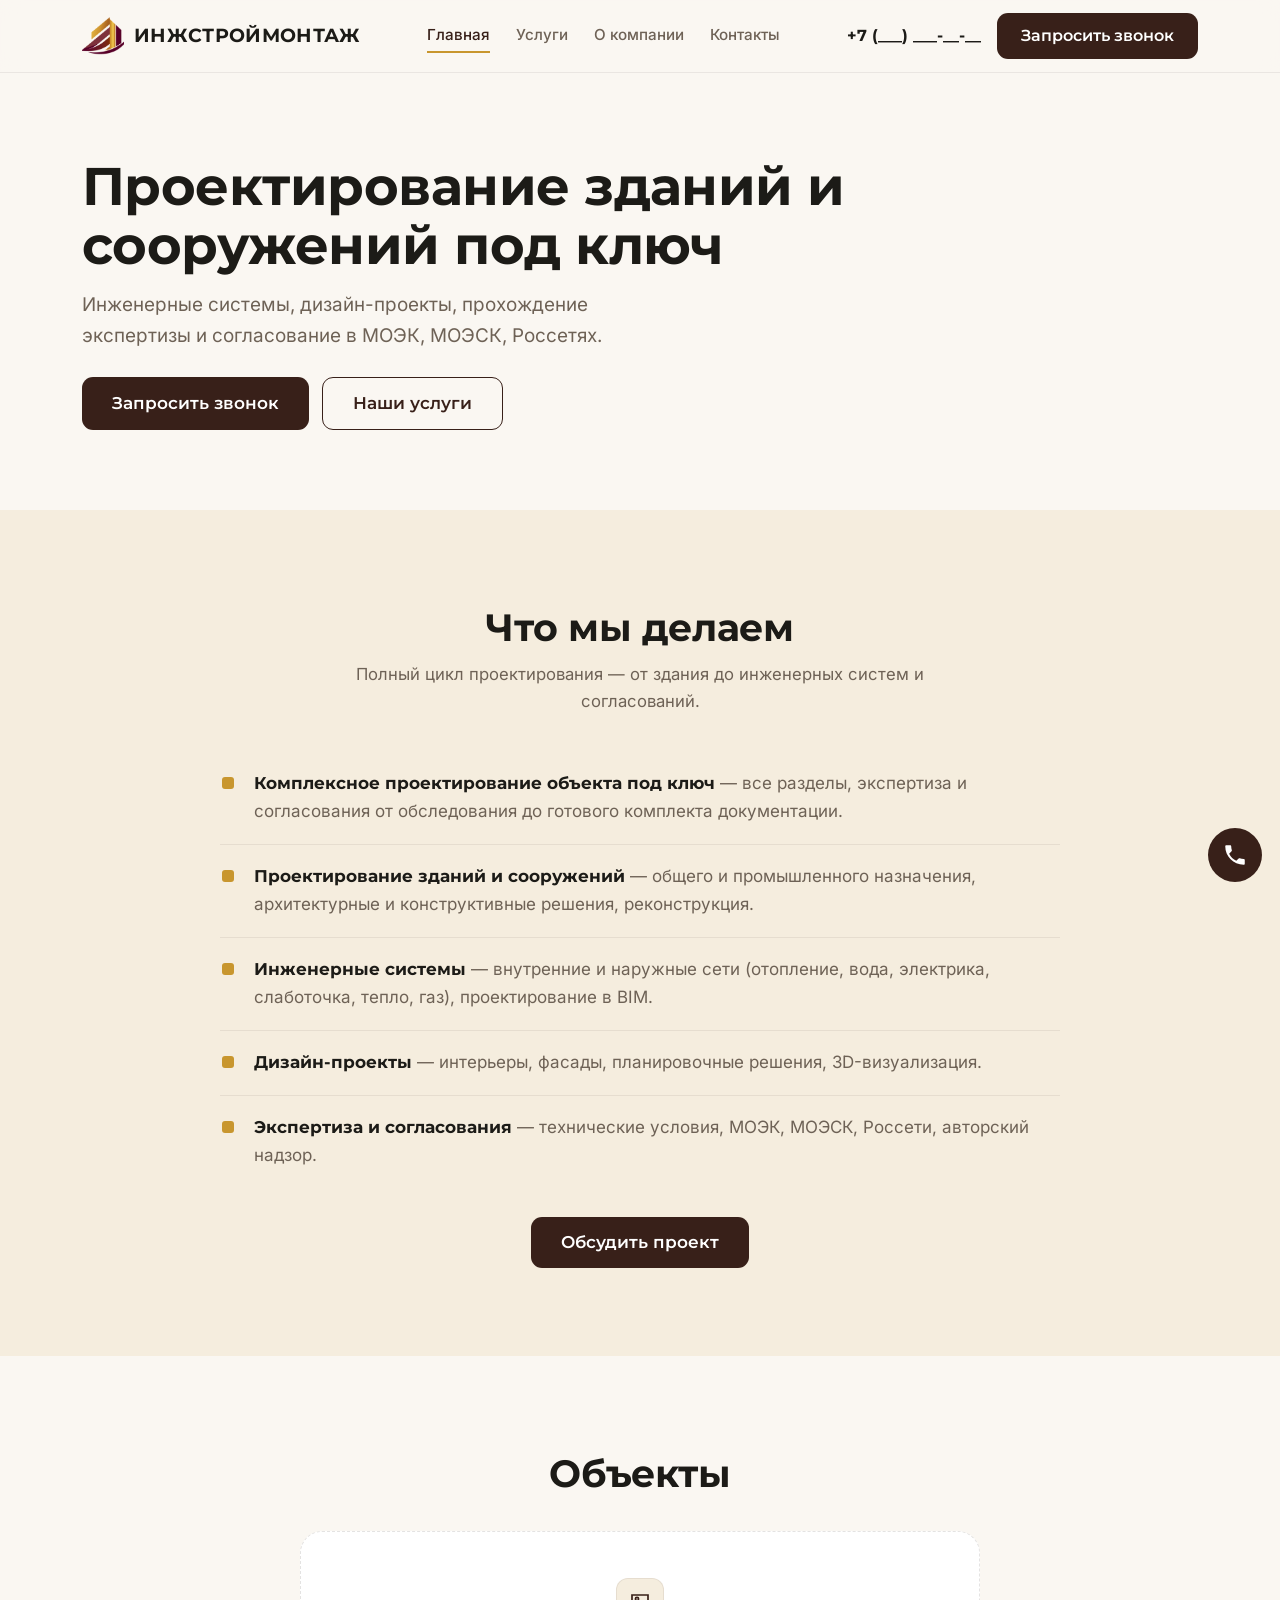
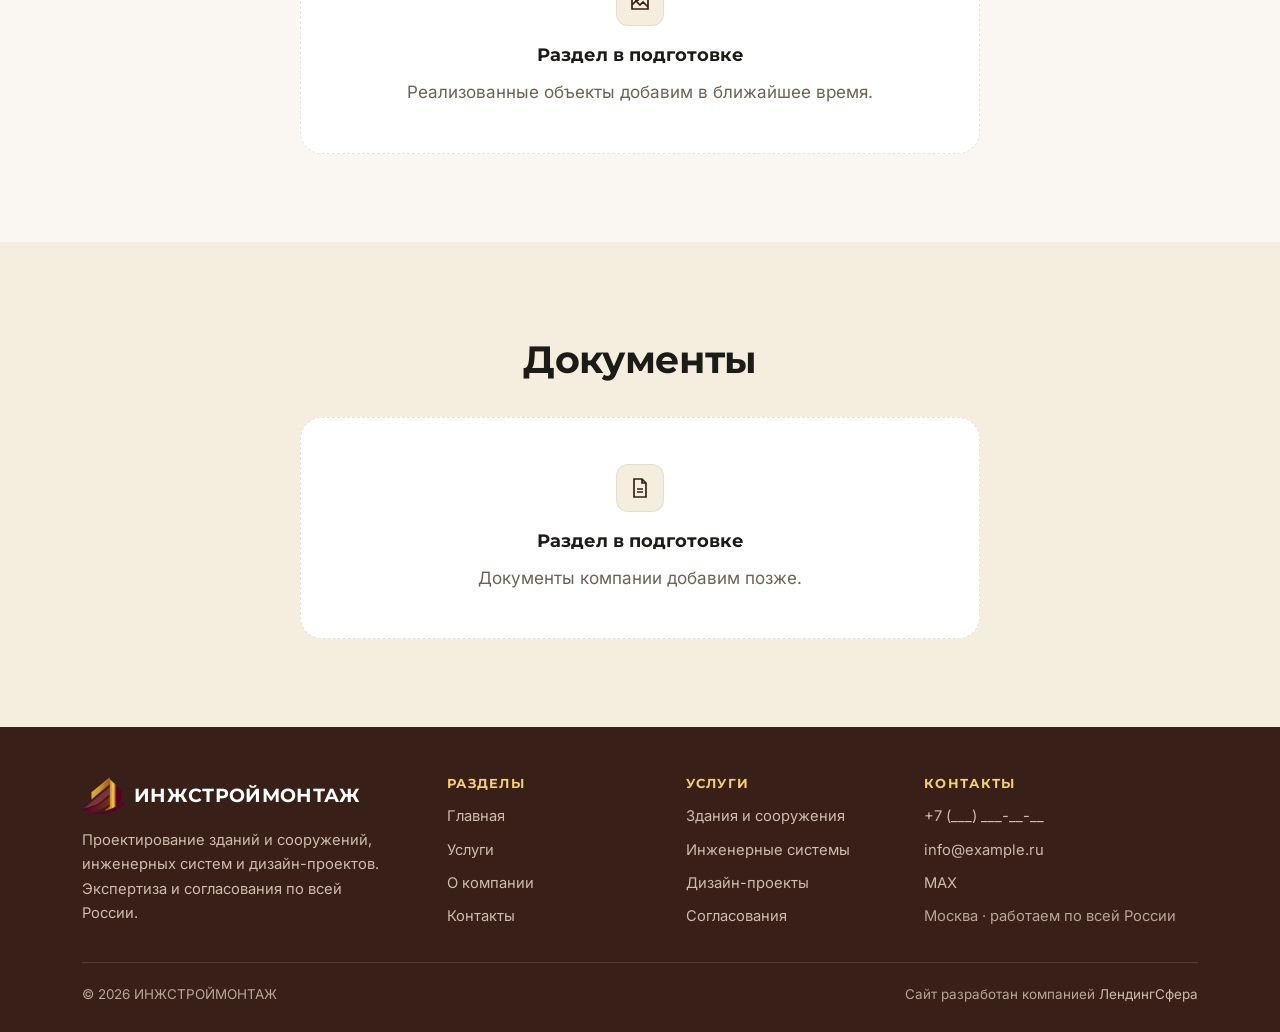
==== commit ba23eb5c: "Упрощение: убраны надпись в герое и золотые черты, убрана скидка, услуги списком - убрана надпись «П" ====
--- a/index.html
+++ b/index.html
@@ -51,8 +51,6 @@
 <section class="hero">
   <div class="container">
     <div class="hero-copy reveal" style="max-width:800px">
-      <div class="rule"></div>
-      <span class="eyebrow">Проектирование под ключ · по всей России</span>
       <h1>Проектирование зданий и сооружений под ключ</h1>
       <p class="sub">Инженерные системы, дизайн-проекты, прохождение экспертизы и согласование в МОЭК, МОЭСК, Россетях.</p>
       <div class="hero-cta">
@@ -67,44 +65,17 @@
 <section class="sec tint" id="chto">
   <div class="container">
     <div class="sec-head center reveal">
-      <div class="rule"></div>
       <h2>Что мы делаем</h2>
       <p class="muted">Полный цикл проектирования — от здания до инженерных систем и согласований.</p>
     </div>
-    <div class="svc-featured reveal">
-      <div>
-        <span class="tag">Под ключ · −15%</span>
-        <h3>Комплексное проектирование объекта под ключ</h3>
-        <p>Все разделы проекта, прохождение экспертизы и согласование во всех инстанциях — от обследования до готового комплекта документации. Один договор и один ответственный за результат.</p>
-      </div>
-      <button class="btn btn-primary btn-lg" data-open="callback">Обсудить проект</button>
-    </div>
-    <div class="svc two">
-      <div class="svc-card reveal">
-        <span class="tag">Здания и сооружения</span>
-        <h3>Здания и сооружения</h3>
-        <ul class="svc-list"><li>Общего и промышленного назначения</li><li>Архитектурные и конструктивные решения</li><li>Реконструкция и техперевооружение</li></ul>
-        <a href="uslugi.html" class="btn btn-ghost btn-block">Подробнее</a>
-      </div>
-      <div class="svc-card reveal">
-        <span class="tag">Инженерные системы</span>
-        <h3>Инженерные системы</h3>
-        <ul class="svc-list"><li>Внутренние сети: отопление, вода, электрика, слаботочка</li><li>Наружные сети: тепло, вода, электро, газ</li><li>Проектирование в BIM</li></ul>
-        <a href="uslugi.html" class="btn btn-ghost btn-block">Подробнее</a>
-      </div>
-      <div class="svc-card reveal">
-        <span class="tag">Дизайн-проекты</span>
-        <h3>Дизайн-проекты</h3>
-        <ul class="svc-list"><li>Интерьеры и фасады</li><li>Планировочные решения</li><li>3D-визуализация</li></ul>
-        <a href="uslugi.html" class="btn btn-ghost btn-block">Подробнее</a>
-      </div>
-      <div class="svc-card reveal">
-        <span class="tag">Экспертиза и согласования</span>
-        <h3>Экспертиза и согласования</h3>
-        <ul class="svc-list"><li>Технические условия (ТУ)</li><li>МОЭК, МОЭСК, Россети</li><li>Сопровождение экспертизы и авторский надзор</li></ul>
-        <a href="uslugi.html" class="btn btn-ghost btn-block">Подробнее</a>
-      </div>
-    </div>
+    <ul class="services reveal">
+      <li><b>Комплексное проектирование объекта под ключ</b> — все разделы, экспертиза и согласования от обследования до готового комплекта документации.</li>
+      <li><b>Проектирование зданий и сооружений</b> — общего и промышленного назначения, архитектурные и конструктивные решения, реконструкция.</li>
+      <li><b>Инженерные системы</b> — внутренние и наружные сети (отопление, вода, электрика, слаботочка, тепло, газ), проектирование в BIM.</li>
+      <li><b>Дизайн-проекты</b> — интерьеры, фасады, планировочные решения, 3D-визуализация.</li>
+      <li><b>Экспертиза и согласования</b> — технические условия, МОЭК, МОЭСК, Россети, авторский надзор.</li>
+    </ul>
+    <div class="reveal" style="text-align:center;margin-top:30px"><button class="btn btn-primary btn-lg" data-open="callback">Обсудить проект</button></div>
   </div>
 </section>
 
--- a/assets/styles.css
+++ b/assets/styles.css
@@ -4,14 +4,15 @@
 :root{
   --bg:#FAF7F2;            /* тёплый белый фон */
   --surface:#FFFFFF;       /* карточки */
-  --surface-2:#F3ECE2;     /* кремовый блок */
-  --ink:#211A15;           /* основной текст */
+  --surface-2:#F5EDDE;     /* кремовый блок */
+  --ink:#1C1B17;           /* графит (брендбук) */
   --muted:#6E6256;         /* второстепенный текст */
-  --bordo:#6B1F2A;         /* фирменный бордовый (акцент) */
-  --bordo-d:#511620;       /* тёмный бордовый (ховер) */
-  --brown:#382019;         /* тёмно-коричневый из брендбука */
-  --gold:#C8962E;          /* золото — только мелкие акценты */
-  --gold-soft:#E7C77A;     /* мягкое золото для линий */
+  --bordo:#382019;         /* тёмно-коричневый — основной акцент (брендбук) */
+  --bordo-d:#1C1B17;       /* графит (ховер) */
+  --brown:#382019;         /* тёмно-коричневый (брендбук) */
+  --gold:#C8962E;          /* золото (брендбук) */
+  --gold-soft:#F5CE76;     /* светлое золото (брендбук) */
+  --copper:#C37B44;        /* медь/бронза (брендбук) */
   --line:rgba(33,26,21,.12);
   --line-2:rgba(33,26,21,.07);
   --shadow:0 18px 50px -28px rgba(56,32,25,.4);
@@ -40,7 +41,7 @@
 .accent{color:var(--bordo)}
 
 /* тонкая золотая черта-акцент */
-.rule{width:46px;height:3px;background:var(--gold);border-radius:2px;margin:0 0 18px}
+.rule{display:none}
 .center .rule{margin-left:auto;margin-right:auto}
 
 /* ============ BUTTONS ============ */
@@ -124,7 +125,7 @@
 /* ============ SERVICES LIST ============ */
 .svc{display:grid;gap:18px}
 .svc-featured{display:grid;gap:18px;align-items:center;padding:28px;border-radius:var(--r-lg);
-  background:#F3E3DC;border:1px solid rgba(107,31,42,.22);margin-bottom:18px}
+  background:#F7ECD6;border:1px solid rgba(200,150,46,.32);margin-bottom:18px}
 .svc-featured h3{font-size:clamp(1.25rem,2.6vw,1.6rem);margin:8px 0}
 .svc-featured p{color:var(--muted);max-width:640px}
 .svc-featured .btn{white-space:nowrap}
@@ -134,6 +135,11 @@
 .empty .ic{margin:0 auto 14px}
 .empty b{font-family:var(--head);font-size:1.15rem;display:block}
 .empty p{color:var(--muted);margin-top:8px}
+.services{list-style:none;padding:0;margin:26px auto 0;max-width:840px}
+.services li{position:relative;padding:18px 0 18px 34px;border-bottom:1px solid var(--line-2);font-size:1.06rem;color:var(--muted)}
+.services li:last-child{border-bottom:0}
+.services li::before{content:"";position:absolute;left:2px;top:25px;width:12px;height:12px;border-radius:3px;background:var(--gold)}
+.services li b{font-family:var(--head);font-weight:700;color:var(--ink)}
 .svc-card{padding:26px;border-radius:var(--r);background:var(--surface);border:1px solid var(--line-2);display:flex;flex-direction:column}
 .svc-card h3{font-size:1.18rem;margin-bottom:12px;font-weight:700}
 .svc-list{list-style:none;padding:0;margin:0 0 20px;display:grid;gap:9px;color:var(--muted);font-size:.97rem}
@@ -141,7 +147,7 @@
 .svc-list li::before{content:"";flex:none;width:8px;height:8px;margin-top:8px;border-radius:50%;background:var(--gold)}
 .svc-card .btn{margin-top:auto}
 .tag{display:inline-block;font-family:var(--head);font-size:.74rem;font-weight:700;letter-spacing:.08em;
-  text-transform:uppercase;color:var(--bordo);background:#F3E3DC;padding:5px 11px;border-radius:999px;margin-bottom:6px;align-self:flex-start}
+  text-transform:uppercase;color:var(--bordo);background:#F5E7C9;padding:5px 11px;border-radius:999px;margin-bottom:6px;align-self:flex-start}
 
 /* ============ PROCESS ============ */
 .steps{display:grid;gap:14px;counter-reset:s}
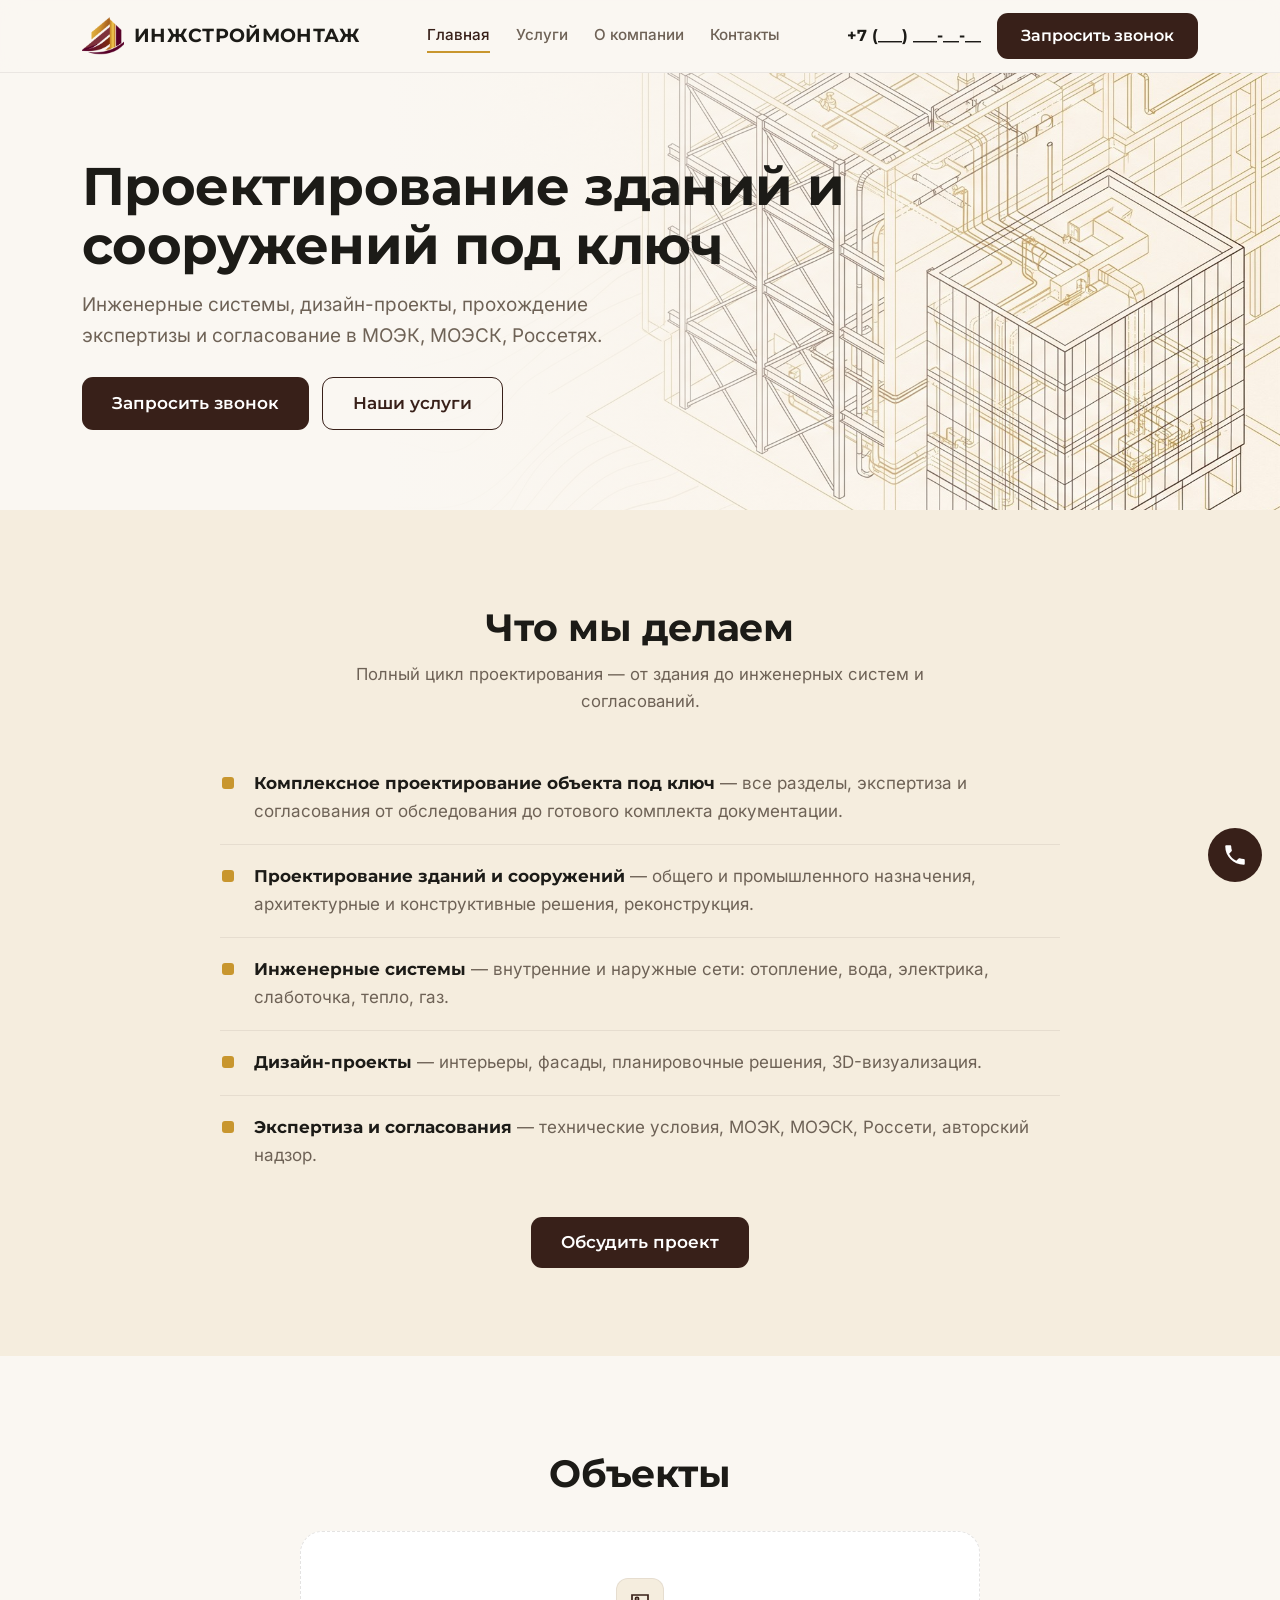
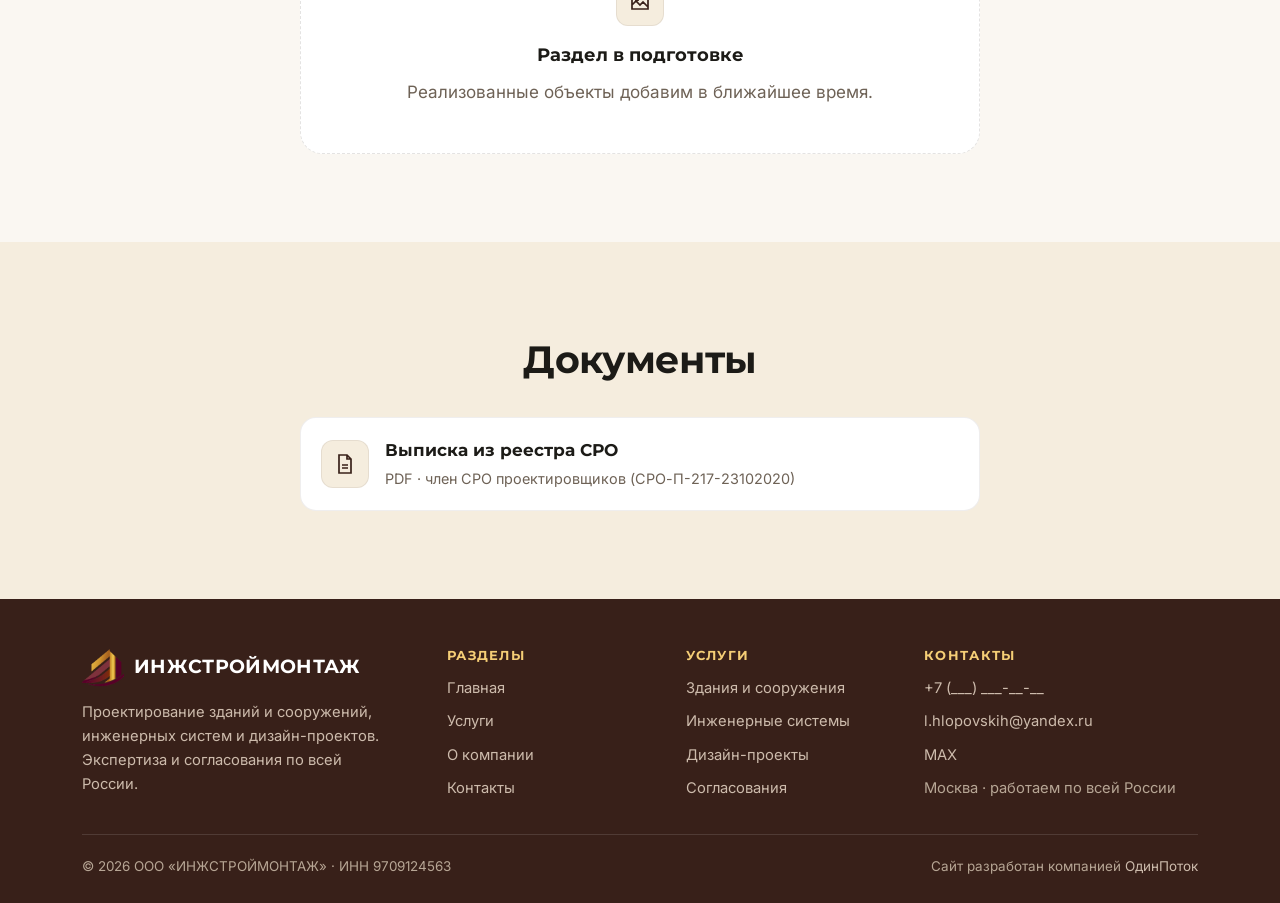
==== commit e3112fc2: "Убран BIM-блок, добавлен фон в герой, реквизиты и СРО, автор ОдинПоток - удалён раздел BIM-проектиро" ====
--- a/index.html
+++ b/index.html
@@ -71,7 +71,7 @@
     <ul class="services reveal">
       <li><b>Комплексное проектирование объекта под ключ</b> — все разделы, экспертиза и согласования от обследования до готового комплекта документации.</li>
       <li><b>Проектирование зданий и сооружений</b> — общего и промышленного назначения, архитектурные и конструктивные решения, реконструкция.</li>
-      <li><b>Инженерные системы</b> — внутренние и наружные сети (отопление, вода, электрика, слаботочка, тепло, газ), проектирование в BIM.</li>
+      <li><b>Инженерные системы</b> — внутренние и наружные сети: отопление, вода, электрика, слаботочка, тепло, газ.</li>
       <li><b>Дизайн-проекты</b> — интерьеры, фасады, планировочные решения, 3D-визуализация.</li>
       <li><b>Экспертиза и согласования</b> — технические условия, МОЭК, МОЭСК, Россети, авторский надзор.</li>
     </ul>
@@ -98,13 +98,13 @@
 <section class="sec tint" id="dokumenty">
   <div class="container">
     <div class="sec-head center reveal">
-      <div class="rule"></div>
       <h2>Документы</h2>
     </div>
-    <div class="empty reveal">
-      <div class="ic"><svg viewBox="0 0 24 24"><path d="M6 3h8l4 4v14H6zM14 3v4h4"/><path d="M9 13h6M9 16h6"/></svg></div>
-      <b>Раздел в подготовке</b>
-      <p>Документы компании добавим позже.</p>
+    <div class="docs reveal">
+      <a href="assets/docs/sro-vypiska-ism.pdf" target="_blank" rel="noopener" class="doc-card">
+        <div class="ic"><svg viewBox="0 0 24 24"><path d="M6 3h8l4 4v14H6zM14 3v4h4"/><path d="M9 13h6M9 16h6"/></svg></div>
+        <div><b>Выписка из реестра СРО</b><span>PDF · член СРО проектировщиков (СРО-П-217-23102020)</span></div>
+      </a>
     </div>
   </div>
 </section>
@@ -131,14 +131,14 @@
       </ul></div>
       <div><h4>Контакты</h4><ul>
         <li><a href="tel:+70000000000" data-goal="click_call">+7 (___) ___-__-__</a></li>
-        <li><a href="mailto:info@example.ru">info@example.ru</a></li>
+        <li><a href="mailto:l.hlopovskih@yandex.ru">l.hlopovskih@yandex.ru</a></li>
         <li><a href="https://max.ru/" target="_blank" rel="noopener" data-goal="open_max">MAX</a></li>
         <li style="color:#B7A695">Москва · работаем по всей России</li>
       </ul></div>
     </div>
     <div class="ftr-bottom">
-      <span>© <span id="year"></span> ИНЖСТРОЙМОНТАЖ</span>
-      <span>Сайт разработан компанией <a href="http://lendingsfera.ru" target="_blank" rel="noopener">ЛендингСфера</a></span>
+      <span>© <span id="year"></span> ООО «ИНЖСТРОЙМОНТАЖ» · ИНН 9709124563</span>
+      <span>Сайт разработан компанией <a href="https://odinpotok.ru" target="_blank" rel="noopener">ОдинПоток</a></span>
     </div>
   </div>
 </footer>
--- a/assets/styles.css
+++ b/assets/styles.css
@@ -88,7 +88,11 @@
 .mobile-nav a:hover{color:var(--bordo)}
 
 /* ============ HERO ============ */
-.hero{padding:54px 0 64px}
+.hero{padding:54px 0 64px;position:relative;overflow:hidden}
+.hero::before{content:"";position:absolute;inset:0;z-index:0;background:url('hero-bg.jpg') no-repeat right center;background-size:cover}
+.hero::after{content:"";position:absolute;inset:0;z-index:1;background:linear-gradient(90deg,var(--bg) 0%,var(--bg) 30%,rgba(250,247,242,.5) 60%,rgba(250,247,242,0) 100%)}
+.hero>.container{position:relative;z-index:2}
+@media(max-width:820px){.hero::after{background:linear-gradient(180deg,rgba(250,247,242,.74),rgba(250,247,242,.64))}}
 .hero-grid{display:grid;gap:30px;align-items:center}
 .hero h1{font-size:clamp(2rem,5.4vw,3.3rem);margin:14px 0}
 .hero .sub{font-size:clamp(1.02rem,2.2vw,1.18rem);color:var(--muted);max-width:560px}
@@ -140,6 +144,20 @@
 .services li:last-child{border-bottom:0}
 .services li::before{content:"";position:absolute;left:2px;top:25px;width:12px;height:12px;border-radius:3px;background:var(--gold)}
 .services li b{font-family:var(--head);font-weight:700;color:var(--ink)}
+.docs{display:grid;gap:14px;max-width:680px;margin:0 auto}
+.doc-card{display:flex;align-items:center;gap:16px;padding:18px 20px;border-radius:var(--r);background:var(--surface);border:1px solid var(--line-2);transition:.2s}
+.doc-card:hover{border-color:var(--bordo);box-shadow:var(--shadow-sm)}
+.doc-card b{font-family:var(--head);display:block}
+.doc-card span{color:var(--muted);font-size:.9rem}
+.req{display:grid;gap:24px}
+.req-col{background:var(--surface);border:1px solid var(--line-2);border-radius:var(--r);padding:24px}
+.req-col h3{font-size:1.15rem;margin-bottom:14px}
+.req-list{list-style:none;padding:0;margin:0;display:grid;gap:10px}
+.req-list li{display:flex;justify-content:space-between;gap:16px;padding-bottom:10px;border-bottom:1px solid var(--line-2);font-size:.95rem}
+.req-list li:last-child{border-bottom:0}
+.req-list span{color:var(--muted);flex:none}
+.req-list b{font-family:var(--head);text-align:right}
+@media(min-width:820px){.req{grid-template-columns:1fr 1fr}}
 .svc-card{padding:26px;border-radius:var(--r);background:var(--surface);border:1px solid var(--line-2);display:flex;flex-direction:column}
 .svc-card h3{font-size:1.18rem;margin-bottom:12px;font-weight:700}
 .svc-list{list-style:none;padding:0;margin:0 0 20px;display:grid;gap:9px;color:var(--muted);font-size:.97rem}
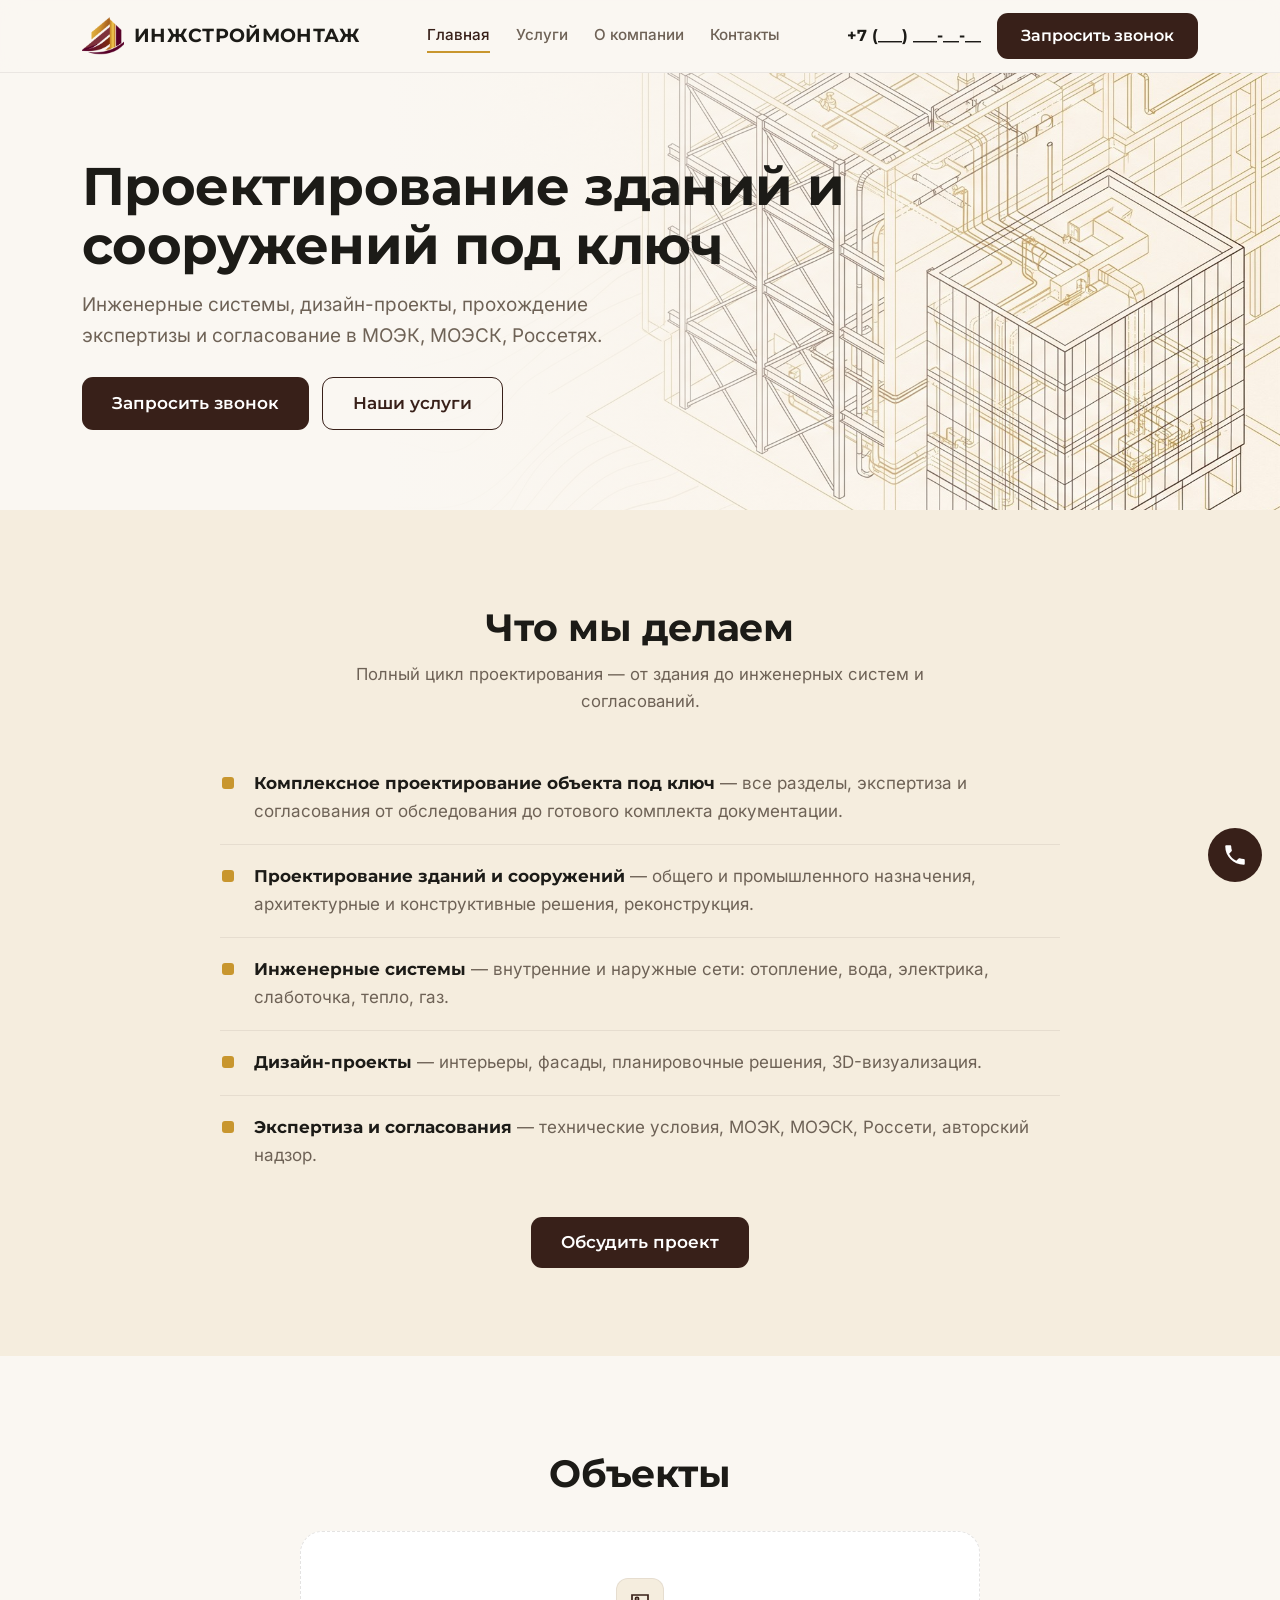
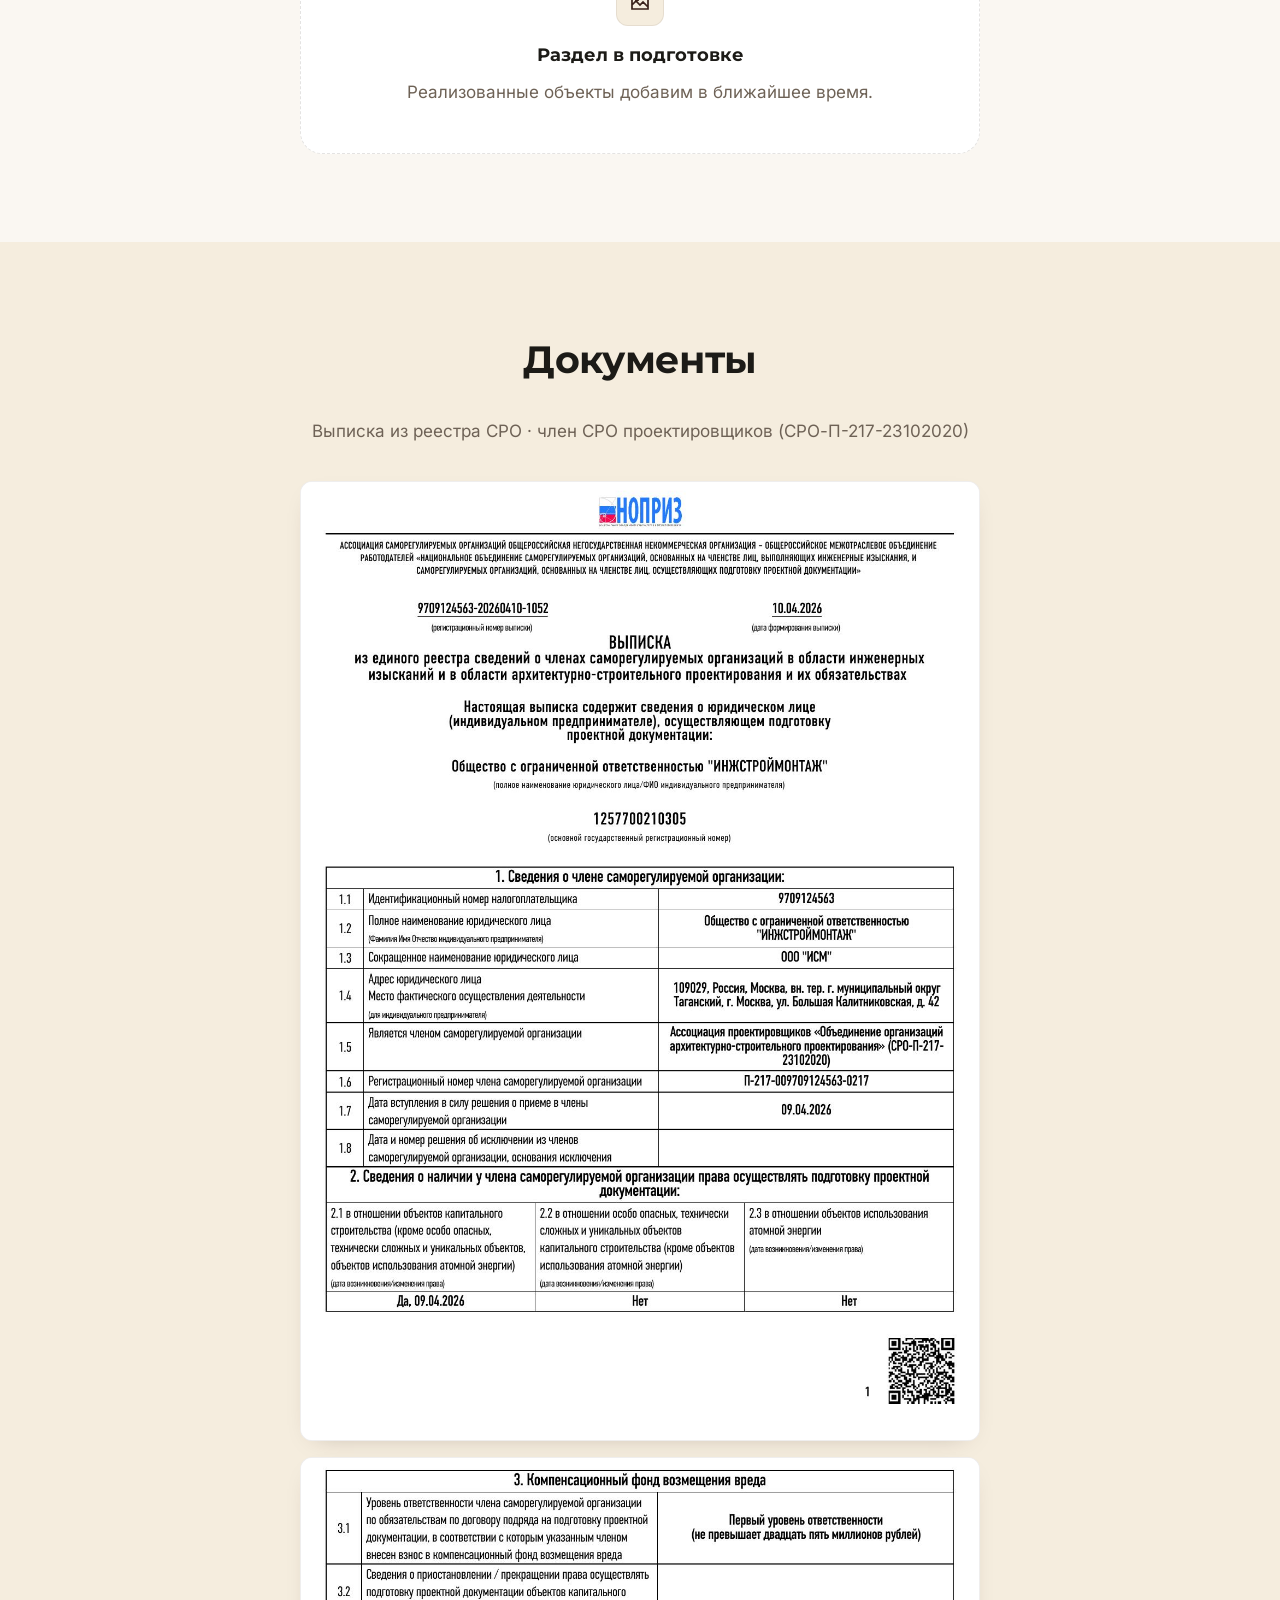
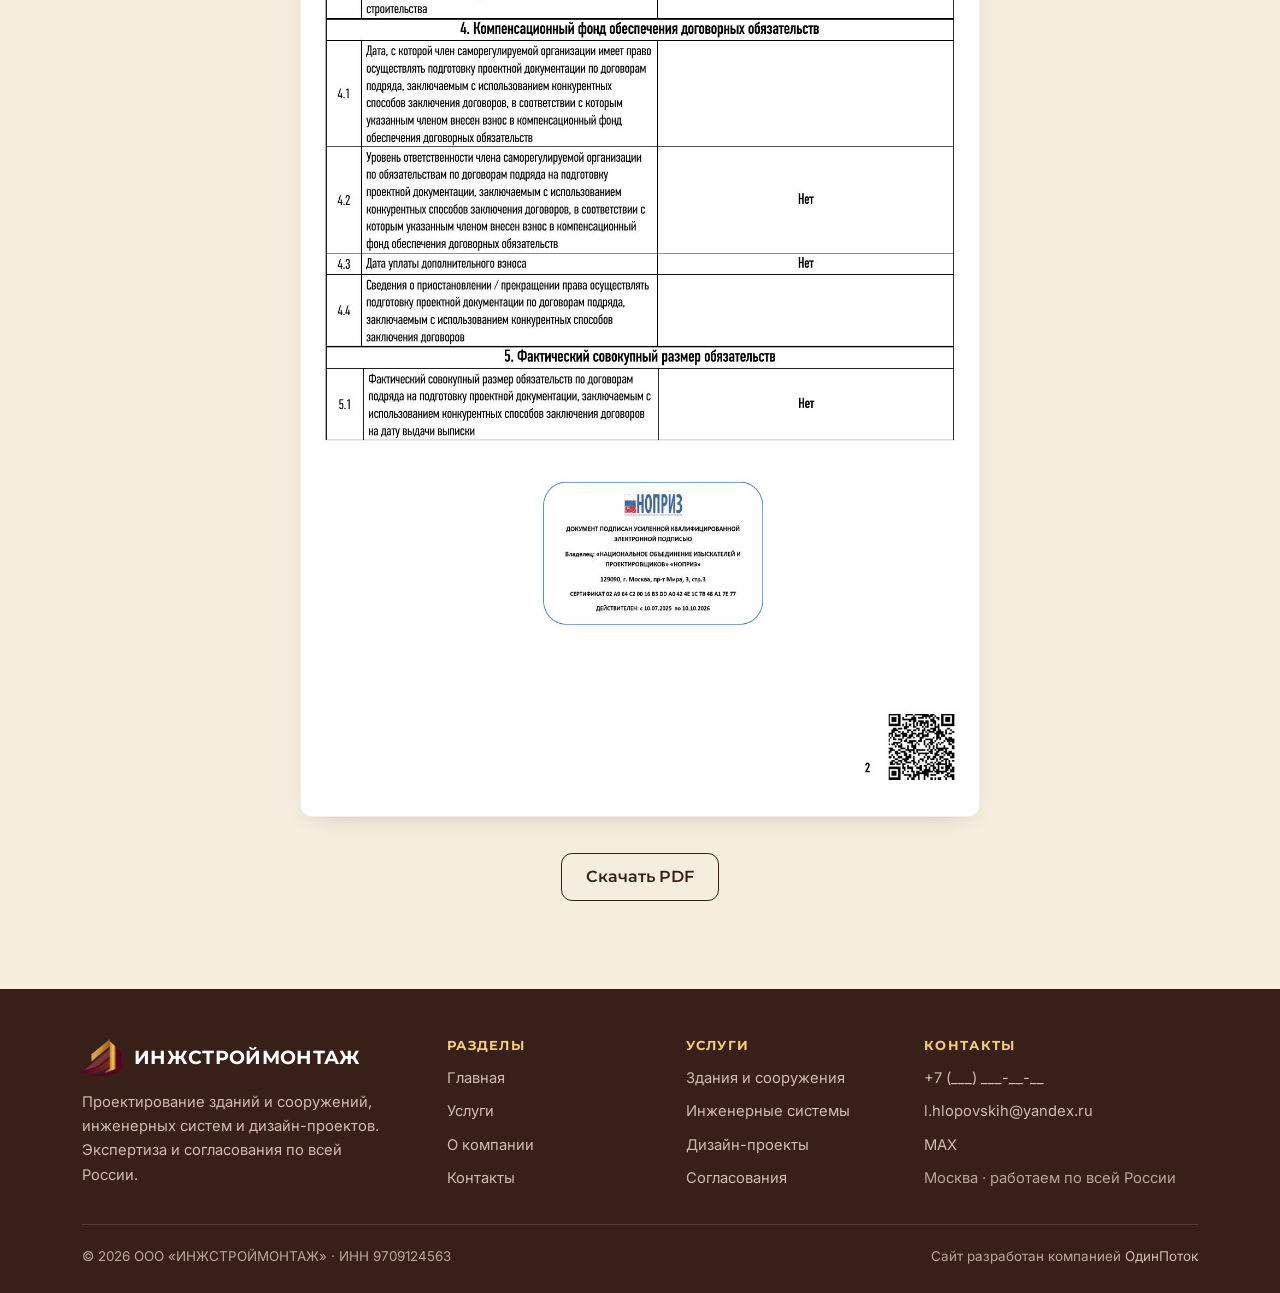
==== commit ae4e6af5: "Документы: выписка СРО показана прямо на странице (изображения) + кнопка скачать PDF Co-Authored-By:" ====
--- a/index.html
+++ b/index.html
@@ -101,10 +101,12 @@
       <h2>Документы</h2>
     </div>
     <div class="docs reveal">
-      <a href="assets/docs/sro-vypiska-ism.pdf" target="_blank" rel="noopener" class="doc-card">
-        <div class="ic"><svg viewBox="0 0 24 24"><path d="M6 3h8l4 4v14H6zM14 3v4h4"/><path d="M9 13h6M9 16h6"/></svg></div>
-        <div><b>Выписка из реестра СРО</b><span>PDF · член СРО проектировщиков (СРО-П-217-23102020)</span></div>
-      </a>
+      <p class="muted" style="text-align:center;max-width:680px;margin:0 auto 22px">Выписка из реестра СРО · член СРО проектировщиков (СРО-П-217-23102020)</p>
+      <div class="doc-view">
+        <img src="assets/docs/sro-1.jpg" alt="Выписка из реестра СРО, страница 1" loading="lazy">
+        <img src="assets/docs/sro-2.jpg" alt="Выписка из реестра СРО, страница 2" loading="lazy">
+      </div>
+      <div class="doc-actions"><a href="assets/docs/sro-vypiska-ism.pdf" target="_blank" rel="noopener" class="btn btn-outline">Скачать PDF</a></div>
     </div>
   </div>
 </section>
--- a/assets/styles.css
+++ b/assets/styles.css
@@ -92,7 +92,7 @@
 .hero::before{content:"";position:absolute;inset:0;z-index:0;background:url('hero-bg.jpg') no-repeat right center;background-size:cover}
 .hero::after{content:"";position:absolute;inset:0;z-index:1;background:linear-gradient(90deg,var(--bg) 0%,var(--bg) 30%,rgba(250,247,242,.5) 60%,rgba(250,247,242,0) 100%)}
 .hero>.container{position:relative;z-index:2}
-@media(max-width:820px){.hero::after{background:linear-gradient(180deg,rgba(250,247,242,.74),rgba(250,247,242,.64))}}
+@media(max-width:820px){.hero::before{background-size:auto 78%;background-position:right bottom}.hero::after{background:linear-gradient(180deg,rgba(250,247,242,.97) 42%,rgba(250,247,242,.75) 100%)}}
 .hero-grid{display:grid;gap:30px;align-items:center}
 .hero h1{font-size:clamp(2rem,5.4vw,3.3rem);margin:14px 0}
 .hero .sub{font-size:clamp(1.02rem,2.2vw,1.18rem);color:var(--muted);max-width:560px}
@@ -149,6 +149,9 @@
 .doc-card:hover{border-color:var(--bordo);box-shadow:var(--shadow-sm)}
 .doc-card b{font-family:var(--head);display:block}
 .doc-card span{color:var(--muted);font-size:.9rem}
+.doc-view{display:grid;gap:16px;max-width:840px;margin:0 auto}
+.doc-view img{width:100%;height:auto;display:block;border:1px solid var(--line-2);border-radius:12px;box-shadow:var(--shadow-sm);background:#fff}
+.doc-actions{text-align:center;margin-top:22px}
 .req{display:grid;gap:24px}
 .req-col{background:var(--surface);border:1px solid var(--line-2);border-radius:var(--r);padding:24px}
 .req-col h3{font-size:1.15rem;margin-bottom:14px}
